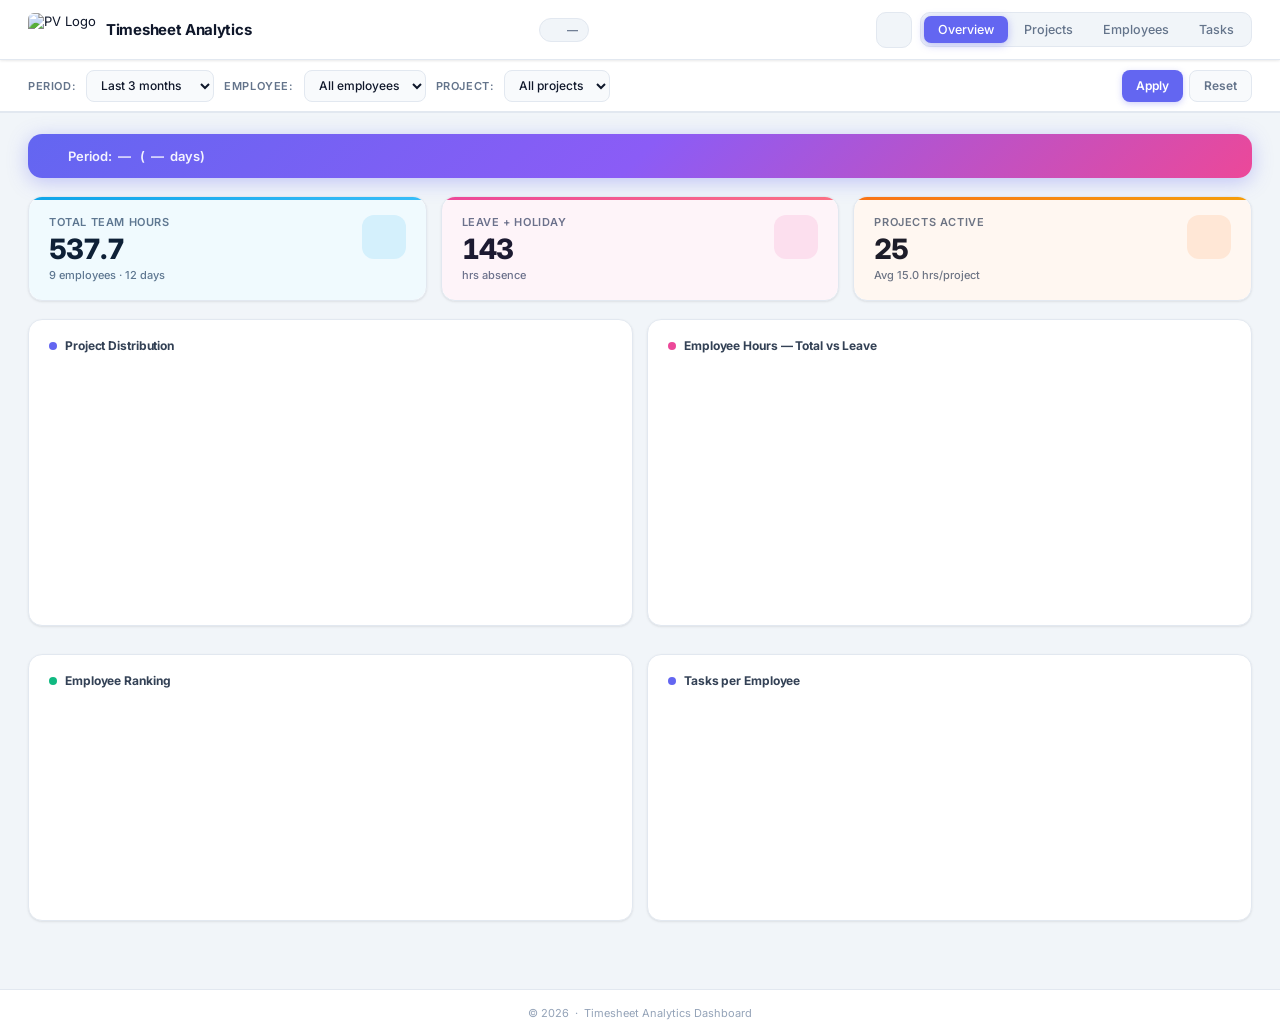
==== site/index.html @ 0b96c2f2 "Fix change the Layout of the tool" ====
<!doctype html>
<html lang="en" data-theme="light">
<head>
  <meta charset="UTF-8" />
  <meta name="viewport" content="width=device-width, initial-scale=1.0" />
  <title>PV Timesheet Dashboard</title>
  <meta name="description" content="Team timesheet analytics dashboard with project, employee, and task insights." />
  <link rel="icon" href="./PV_Logo.png" type="image/png" />
  <script src="https://cdnjs.cloudflare.com/ajax/libs/Chart.js/4.4.1/chart.umd.min.js"></script>
  <script src="https://unpkg.com/lucide@latest/dist/umd/lucide.min.js"></script>
  <style>*, *::before, *::after{box-sizing:border-box;margin:0;padding:0}body{padding:0;font-family:'Inter',sans-serif}table{border-collapse:collapse;width:100%}</style>
  <link rel="preconnect" href="https://fonts.googleapis.com" />
  <link rel="preconnect" href="https://fonts.gstatic.com" crossorigin />
  <link href="https://fonts.googleapis.com/css2?family=Inter:wght@300;400;500;600;700;800&family=JetBrains+Mono:wght@400;500&display=swap" rel="stylesheet" />

  <style>
/* ═══════════════════════════════════════════
   DESIGN TOKENS
═══════════════════════════════════════════ */
:root {
  /* Brand */
  --accent: #6366f1;
  --accent-2: #8b5cf6;
  --accent-3: #ec4899;
  --teal: #0ea5e9;
  --emerald: #10b981;
  --amber: #f59e0b;
  --rose: #f43f5e;
  --orange: #f97316;

  /* Light theme */
  --bg: #f1f5f9;
  --bg2: #e8edf4;
  --sf: #ffffff;
  --sf2: #f8fafc;
  --sf3: #f1f5f9;
  --bd: #e2e8f0;
  --bd2: #cbd5e1;
  --tx: #0f172a;
  --tx2: #334155;
  --muted: #64748b;
  --muted2: #94a3b8;
  --shadow-sm: 0 1px 3px rgba(0,0,0,.06), 0 1px 2px rgba(0,0,0,.04);
  --shadow: 0 4px 6px -1px rgba(0,0,0,.07), 0 2px 4px -1px rgba(0,0,0,.04);
  --shadow-lg: 0 10px 15px -3px rgba(0,0,0,.08), 0 4px 6px -2px rgba(0,0,0,.04);
  --radius: 14px;
  --radius-sm: 8px;
  --radius-xs: 5px;
  --header-h: 60px;
  --filter-h: 52px;
  --transition: .2s cubic-bezier(.4,0,.2,1);
}

[data-theme="dark"] {
  --bg: #0c0f17;
  --bg2: #111622;
  --sf: #161d2e;
  --sf2: #1a2236;
  --sf3: #1e2840;
  --bd: #252f45;
  --bd2: #2d3a53;
  --tx: #e8eef8;
  --tx2: #b0bdd4;
  --muted: #7a8fb8;
  --muted2: #4d5e7c;
  --shadow-sm: 0 1px 3px rgba(0,0,0,.3), 0 1px 2px rgba(0,0,0,.2);
  --shadow: 0 4px 6px -1px rgba(0,0,0,.35), 0 2px 4px -1px rgba(0,0,0,.2);
  --shadow-lg: 0 10px 15px -3px rgba(0,0,0,.4), 0 4px 6px -2px rgba(0,0,0,.25);
}

/* ═══════════════════════════════════════════
   GLOBAL BASE
═══════════════════════════════════════════ */
*, *::before, *::after { box-sizing: border-box; margin: 0; padding: 0; }

html { scroll-behavior: smooth; }

body {
  background: var(--bg);
  color: var(--tx);
  font-family: 'Inter', sans-serif;
  font-size: 13px;
  min-height: 100vh;
  transition: background var(--transition), color var(--transition);
  -webkit-font-smoothing: antialiased;
}

/* ═══════════════════════════════════════════
   HEADER
═══════════════════════════════════════════ */
header {
  height: var(--header-h);
  padding: 0 28px;
  background: var(--sf);
  border-bottom: 1px solid var(--bd);
  display: flex;
  align-items: center;
  justify-content: space-between;
  gap: 12px;
  position: sticky;
  top: 0;
  z-index: 300;
  box-shadow: var(--shadow-sm);
  transition: background var(--transition), border-color var(--transition);
}

.logo {
  display: flex;
  align-items: center;
  gap: 10px;
  flex-shrink: 0;
}

.pv-logo {
  height: 34px;
  width: auto;
  border-radius: 6px;
  object-fit: contain;
}

.logo-text h1 {
  font-size: 15px;
  font-weight: 700;
  color: var(--tx);
  letter-spacing: -.3px;
  line-height: 1.2;
}

.logo-text p {
  font-size: 10.5px;
  color: var(--muted);
  font-weight: 400;
  letter-spacing: .2px;
}

.header-center {
  display: flex;
  align-items: center;
  gap: 8px;
  flex: 1;
  justify-content: center;
  flex-wrap: wrap;
}

.badge {
  display: inline-flex;
  align-items: center;
  gap: 5px;
  font-size: 11px;
  font-weight: 600;
  padding: 4px 10px;
  border-radius: 20px;
  background: var(--sf3);
  border: 1px solid var(--bd);
  color: var(--muted);
  white-space: nowrap;
}

.badge-new {
  background: #dcfce7;
  border-color: #bbf7d0;
  color: #15803d;
}

.badge-left {
  background: #fee2e2;
  border-color: #fecaca;
  color: #b91c1c;
}

[data-theme="dark"] .badge-new { background: #052e16; border-color: #166534; color: #4ade80; }
[data-theme="dark"] .badge-left { background: #1f0c0c; border-color: #7f1d1d; color: #f87171; }

.header-right {
  display: flex;
  align-items: center;
  gap: 8px;
  flex-shrink: 0;
}

/* ═══════════════════════════════════════════
   NAV TABS
═══════════════════════════════════════════ */
.nav-tabs {
  display: flex;
  gap: 2px;
  background: var(--sf3);
  border: 1px solid var(--bd);
  padding: 3px;
  border-radius: 10px;
}

.nt {
  padding: 6px 14px;
  border: none;
  background: transparent;
  color: var(--muted);
  font-family: 'Inter', sans-serif;
  font-size: 12.5px;
  font-weight: 500;
  border-radius: 7px;
  cursor: pointer;
  transition: all var(--transition);
  white-space: nowrap;
}

.nt:hover { background: var(--sf); color: var(--tx); }

.nt.active {
  background: var(--accent);
  color: #fff;
  box-shadow: 0 2px 8px rgba(99,102,241,.4);
}

/* ═══════════════════════════════════════════
   THEME TOGGLE
═══════════════════════════════════════════ */
.theme-toggle {
  width: 36px;
  height: 36px;
  border: 1px solid var(--bd);
  background: var(--sf3);
  color: var(--muted);
  border-radius: 10px;
  cursor: pointer;
  display: flex;
  align-items: center;
  justify-content: center;
  transition: all var(--transition);
  flex-shrink: 0;
}
.theme-toggle svg { width: 16px; height: 16px; stroke-width: 2; }
.theme-toggle:hover { background: var(--sf); color: var(--tx); border-color: var(--bd2); }

/* ═══════════════════════════════════════════
   FILTER BAR
═══════════════════════════════════════════ */
.filter-bar {
  background: var(--sf);
  border-bottom: 1px solid var(--bd);
  padding: 0 28px;
  height: var(--filter-h);
  display: flex;
  align-items: center;
  gap: 10px;
  position: sticky;
  top: var(--header-h);
  z-index: 200;
  overflow-x: auto;
  white-space: nowrap;
  transition: background var(--transition), border-color var(--transition);
  box-shadow: 0 1px 0 var(--bd);
}

.filter-bar::-webkit-scrollbar { height: 3px; }
.filter-bar::-webkit-scrollbar-track { background: transparent; }
.filter-bar::-webkit-scrollbar-thumb { background: var(--bd2); border-radius: 2px; }

.filter-label {
  font-size: 11px;
  font-weight: 600;
  color: var(--muted);
  text-transform: uppercase;
  letter-spacing: .6px;
  flex-shrink: 0;
}

.filter-bar select {
  height: 32px;
  padding: 0 10px;
  background: var(--sf2);
  color: var(--tx);
  border: 1px solid var(--bd);
  border-radius: var(--radius-sm);
  font-family: 'Inter', sans-serif;
  font-size: 12px;
  font-weight: 500;
  cursor: pointer;
  outline: none;
  transition: border-color var(--transition), box-shadow var(--transition);
}

.filter-bar select:focus {
  border-color: var(--accent);
  box-shadow: 0 0 0 3px rgba(99,102,241,.15);
}

.filter-bar input[type="date"] {
  height: 32px;
  padding: 0 8px;
  background: var(--sf2);
  color: var(--tx);
  border: 1px solid var(--bd);
  border-radius: var(--radius-sm);
  font-family: 'Inter', sans-serif;
  font-size: 12px;
  font-weight: 500;
  cursor: pointer;
  outline: none;
  transition: border-color var(--transition), box-shadow var(--transition);
}
.filter-bar input[type="date"]:focus {
  border-color: var(--accent);
  box-shadow: 0 0 0 3px rgba(99,102,241,.15);
}
.filter-bar input[type="date"]::-webkit-calendar-picker-indicator {
  opacity: 0.5;
  cursor: pointer;
}
#global-range-wrap {
  display: none;
  align-items: center;
  gap: 6px;
}

#global-month {
  color: var(--accent);
  border-color: var(--accent);
  font-weight: 600;
  background: rgba(99,102,241,.06);
}

.billable-label {
  display: flex;
  align-items: center;
  gap: 6px;
  font-size: 12px;
  color: var(--muted);
  font-weight: 500;
  cursor: pointer;
  flex-shrink: 0;
}

.billable-label input[type="checkbox"] {
  accent-color: var(--accent);
  width: 14px;
  height: 14px;
}

.filter-actions {
  display: flex;
  gap: 6px;
  margin-left: auto;
  flex-shrink: 0;
}

.btn-apply, .btn-reset {
  height: 32px;
  padding: 0 14px;
  border: none;
  border-radius: var(--radius-sm);
  font-family: 'Inter', sans-serif;
  font-size: 12px;
  font-weight: 600;
  cursor: pointer;
  transition: all var(--transition);
}

.btn-apply {
  background: var(--accent);
  color: #fff;
  box-shadow: 0 2px 6px rgba(99,102,241,.3);
}

.btn-apply:hover { background: #4f52d1; transform: translateY(-1px); box-shadow: 0 4px 10px rgba(99,102,241,.4); }

.btn-reset {
  background: var(--sf2);
  color: var(--muted);
  border: 1px solid var(--bd);
}

.btn-reset:hover { background: var(--sf3); color: var(--tx); }

/* ═══════════════════════════════════════════
   MAIN CONTENT
═══════════════════════════════════════════ */
main {
  padding: 22px 28px 32px;
  max-width: 1600px;
  margin: 0 auto;
}

.view { display: none; animation: viewIn .25s ease both; }
.view.active { display: block; }

@keyframes viewIn {
  from { opacity: 0; transform: translateY(8px); }
  to   { opacity: 1; transform: translateY(0); }
}

/* ═══════════════════════════════════════════
   PERIOD BANNER
═══════════════════════════════════════════ */
.period-banner {
  background: linear-gradient(135deg, #6366f1 0%, #8b5cf6 50%, #ec4899 100%);
  border-radius: var(--radius);
  padding: 14px 20px;
  display: flex;
  align-items: center;
  justify-content: space-between;
  gap: 12px;
  flex-wrap: wrap;
  margin-bottom: 18px;
  box-shadow: 0 4px 20px rgba(99,102,241,.35);
  color: #fff;
}

.pb-left {
  font-size: 13px;
  font-weight: 600;
  color: rgba(255,255,255,.92);
  display: flex;
  align-items: center;
  gap: 6px;
}

.pb-tags {
  display: flex;
  gap: 7px;
  flex-wrap: wrap;
}

.pb-tag {
  display: inline-flex;
  align-items: center;
  gap: 4px;
  font-size: 11px;
  font-weight: 600;
  padding: 3px 10px;
  border-radius: 20px;
  backdrop-filter: blur(8px);
  border: 1px solid transparent;
}

/* Active employees — teal */
.pb-tag-active {
  background: rgba(14,165,233,.25);
  border-color: rgba(14,165,233,.45);
  color: #e0f7ff;
}

/* New joinings — emerald */
.pb-tag-new {
  background: rgba(16,185,129,.25);
  border-color: rgba(16,185,129,.45);
  color: #d1fae5;
}

/* Resigned — rose */
.pb-tag-resigned {
  background: rgba(244,63,94,.22);
  border-color: rgba(244,63,94,.4);
  color: #ffe4e6;
}

/* ═══════════════════════════════════════════
   KPI CARDS
═══════════════════════════════════════════ */
.ks {
  display: grid;
  grid-template-columns: repeat(auto-fit, minmax(200px, 1fr));
  gap: 14px;
  margin-bottom: 18px;
}

@media (max-width: 600px)  { .ks { grid-template-columns: 1fr; } }

.kc {
  background: var(--sf);
  border: 1px solid var(--bd);
  border-radius: var(--radius);
  padding: 18px 20px;
  box-shadow: var(--shadow-sm);
  transition: transform var(--transition), box-shadow var(--transition), background var(--transition);
  position: relative;
  overflow: hidden;
}

.kc::before {
  content: '';
  position: absolute;
  inset: 0;
  border-radius: var(--radius);
  opacity: .06;
  pointer-events: none;
}

.kc:hover { transform: translateY(-2px); box-shadow: var(--shadow-lg); }

.kc.g::before  { background: var(--teal); }
.kc.p::before  { background: var(--accent); }
.kc.pk::before { background: var(--accent-3); }
.kc.o::before  { background: var(--orange); }

.kc-bar {
  position: absolute;
  top: 0;
  left: 0;
  right: 0;
  height: 3px;
  border-radius: var(--radius) var(--radius) 0 0;
}

.kc.g .kc-bar  { background: linear-gradient(90deg, var(--teal), #38bdf8); }
.kc.p .kc-bar  { background: linear-gradient(90deg, var(--accent), var(--accent-2)); }
.kc.pk .kc-bar { background: linear-gradient(90deg, var(--accent-3), #fb7185); }
.kc.o .kc-bar  { background: linear-gradient(90deg, var(--orange), var(--amber)); }

.kc-top {
  display: flex;
  align-items: flex-start;
  justify-content: space-between;
  gap: 10px;
}

.kl {
  font-size: 11px;
  font-weight: 600;
  color: var(--muted);
  text-transform: uppercase;
  letter-spacing: .6px;
  margin-bottom: 6px;
}

.kv {
  font-size: 28px;
  font-weight: 800;
  color: var(--tx);
  line-height: 1;
  letter-spacing: -1px;
  font-variant-numeric: tabular-nums;
}

.ks2 {
  font-size: 11px;
  color: var(--muted);
  margin-top: 5px;
  font-weight: 500;
}

.kc-icon {
  flex-shrink: 0;
  display: flex;
  align-items: center;
  justify-content: center;
  width: 44px;
  height: 44px;
  border-radius: 12px;
}
.kc-icon svg { width: 22px; height: 22px; stroke-width: 1.75; }

/* Icon background tints + stroke colors per card type */
.kc.g  .kc-icon { background: rgba(14,165,233,.12); color: var(--teal); }
.kc.p  .kc-icon { background: rgba(99,102,241,.12); color: var(--accent); }
.kc.pk .kc-icon { background: rgba(236,72,153,.12); color: var(--accent-3); }
.kc.o  .kc-icon { background: rgba(249,115,22,.12); color: var(--orange); }

[data-theme="dark"] .kc.g  .kc-icon { background: rgba(14,165,233,.18); }
[data-theme="dark"] .kc.p  .kc-icon { background: rgba(99,102,241,.18); }
[data-theme="dark"] .kc.pk .kc-icon { background: rgba(236,72,153,.18); }
[data-theme="dark"] .kc.o  .kc-icon { background: rgba(249,115,22,.18); }

/* ═══════════════════════════════════════════
   PANEL / CARD
═══════════════════════════════════════════ */
.pn {
  background: var(--sf);
  border: 1px solid var(--bd);
  border-radius: var(--radius);
  padding: 18px 20px;
  box-shadow: var(--shadow-sm);
  transition: background var(--transition), border-color var(--transition);
  margin-bottom: 14px;
}

.pt {
  font-size: 12px;
  font-weight: 700;
  color: var(--tx2);
  letter-spacing: -.1px;
  margin-bottom: 14px;
  display: flex;
  align-items: center;
  gap: 8px;
}

.ptd {
  width: 8px;
  height: 8px;
  border-radius: 50%;
  flex-shrink: 0;
  display: inline-block;
}

/* ═══════════════════════════════════════════
   CHART WRAPPERS
═══════════════════════════════════════════ */
.cw    { height: 240px; position: relative; }
.cw-sm { height: 200px; position: relative; }

/* ═══════════════════════════════════════════
   EXPANDABLE TABLE ROWS
═══════════════════════════════════════════ */
.row-toggle {
  display: inline-block;
  transition: transform .2s ease;
  font-size: 10px;
  margin-right: 4px;
  color: var(--muted);
  vertical-align: middle;
  user-select: none;
}
.proj-row td:nth-child(2) { cursor: pointer; }
.proj-row td:nth-child(2):hover .pname { color: var(--accent); text-decoration: underline; }
.task-child-row { background: var(--bg2) !important; }
.task-child-row td:nth-child(2) { cursor: pointer; }
.task-child-row td:nth-child(2):hover { color: var(--accent); }
.desc-child-row { background: var(--sf2) !important; }
.proj-grp-hdr { background: var(--bg2) !important; cursor: pointer; }
.proj-grp-hdr:hover td { opacity: .85; }
.tasks-entry-row td:first-child { padding-left: 22px; }

/* ═══════════════════════════════════════════
   GRID LAYOUTS
═══════════════════════════════════════════ */
.g64 {
  display: grid;
  grid-template-columns: 1.6fr 1fr;
  gap: 14px;
  margin-bottom: 14px;
}

.g2 {
  display: grid;
  grid-template-columns: 1fr 1fr;
  gap: 14px;
  margin-bottom: 14px;
}

.g3 {
  display: grid;
  grid-template-columns: repeat(3, 1fr);
  gap: 14px;
  margin-bottom: 14px;
}

@media (max-width: 960px) {
  .g64, .g2 { grid-template-columns: 1fr; }
  .g3 { grid-template-columns: 1fr 1fr; }
}

@media (max-width: 600px) {
  .g3 { grid-template-columns: 1fr; }
}

/* ═══════════════════════════════════════════
   TABLES
═══════════════════════════════════════════ */
.tb {
  width: 100%;
  border-collapse: collapse;
  font-size: 12px;
}

.tb thead tr {
  background: var(--sf3);
  border-bottom: 2px solid var(--bd);
}

.tb th {
  padding: 9px 12px;
  text-align: left;
  font-size: 10.5px;
  font-weight: 700;
  color: var(--muted);
  text-transform: uppercase;
  letter-spacing: .5px;
  white-space: nowrap;
  border: none;
}

.tb td {
  padding: 9px 12px;
  border-top: 1px solid var(--bd);
  color: var(--tx2);
  vertical-align: middle;
}

.tb tbody tr {
  transition: background var(--transition);
}

.tb tbody tr:hover td {
  background: var(--sf3);
}

.tb tr:last-child td { border-bottom: none; }

/* Sticky thead inside scrollable containers */
.stb .tb thead th {
  position: sticky;
  top: 0;
  z-index: 2;
  background: var(--sf3);
}

.nr {
  text-align: right;
  font-variant-numeric: tabular-nums;
  font-family: 'JetBrains Mono', monospace;
  font-size: 11.5px;
}

/* Truncate long text in name/description cells */
.tb .cell-name, .tb .cell-desc {
  overflow: hidden;
  text-overflow: ellipsis;
  white-space: nowrap;
  max-width: 0;
}

/* ═══════════════════════════════════════════
   PILLS / BADGES
═══════════════════════════════════════════ */
.pl {
  display: inline-flex;
  align-items: center;
  padding: 2px 8px;
  border-radius: 20px;
  font-size: 10px;
  font-weight: 600;
  white-space: nowrap;
}

.plg  { background: #dcfce7; color: #15803d; }
.plp  { background: #ede9fe; color: #6d28d9; }
.plo  { background: #ffedd5; color: #c2410c; }
.plpk { background: #fce7f3; color: #be185d; }
.ply  { background: #fef9c3; color: #a16207; }
.plr  { background: #fee2e2; color: #b91c1c; }
.plb  { background: #dbeafe; color: #1d4ed8; }
.plgr { background: #d1fae5; color: #065f46; }

[data-theme="dark"] .plg  { background: #052e16; color: #4ade80; }
[data-theme="dark"] .plp  { background: #2e1065; color: #c4b5fd; }
[data-theme="dark"] .plo  { background: #431407; color: #fb923c; }
[data-theme="dark"] .plpk { background: #500724; color: #f9a8d4; }
[data-theme="dark"] .ply  { background: #422006; color: #fde047; }
[data-theme="dark"] .plr  { background: #1f0c0c; color: #f87171; }
[data-theme="dark"] .plb  { background: #0c1445; color: #93c5fd; }
[data-theme="dark"] .plgr { background: #022c22; color: #6ee7b7; }

/* ═══════════════════════════════════════════
   MINI PROGRESS BAR
═══════════════════════════════════════════ */
.bw {
  width: 80px;
  height: 6px;
  background: var(--sf3);
  border-radius: 3px;
  display: inline-block;
  vertical-align: middle;
  overflow: hidden;
}

.bf {
  height: 100%;
  border-radius: 3px;
  transition: width .4s ease;
}

/* ═══════════════════════════════════════════
   DRILLDOWN PANELS
═══════════════════════════════════════════ */
.dd {
  background: var(--sf2);
  border: 1px solid var(--accent);
  border-radius: var(--radius);
  padding: 20px;
  margin-bottom: 14px;
  display: none;
  animation: ddSlide .22s ease both;
  box-shadow: 0 0 0 3px rgba(99,102,241,.08), var(--shadow);
}

.dd.open { display: block; }

@keyframes ddSlide {
  from { opacity: 0; transform: translateY(-8px) scale(.99); }
  to   { opacity: 1; transform: translateY(0) scale(1); }
}

.ddh {
  display: flex;
  align-items: center;
  justify-content: space-between;
  margin-bottom: 14px;
}

.ddt {
  font-size: 16px;
  font-weight: 800;
  color: var(--tx);
  letter-spacing: -.3px;
}

.xb {
  width: 28px;
  height: 28px;
  border: 1px solid var(--bd);
  background: var(--sf);
  color: var(--muted);
  border-radius: var(--radius-sm);
  cursor: pointer;
  font-size: 12px;
  display: inline-flex;
  align-items: center;
  justify-content: center;
  transition: all var(--transition);
}

.xb:hover { border-color: var(--rose); color: var(--rose); background: #fff1f2; }

/* Drill metrics row */
.dm {
  display: flex;
  gap: 20px;
  margin-bottom: 16px;
  background: var(--sf);
  border: 1px solid var(--bd);
  padding: 12px 16px;
  border-radius: var(--radius-sm);
  flex-wrap: wrap;
  box-shadow: var(--shadow-sm);
}

.mi { display: flex; flex-direction: column; gap: 2px; }

.mi label {
  font-size: 9.5px;
  font-weight: 700;
  color: var(--muted2);
  text-transform: uppercase;
  letter-spacing: .65px;
}

.mi span {
  font-size: 16px;
  font-weight: 800;
  color: var(--tx);
  letter-spacing: -.3px;
}

/* ═══════════════════════════════════════════
   SECTION LABEL
═══════════════════════════════════════════ */
.sec-label {
  font-size: 10.5px;
  font-weight: 700;
  color: var(--muted);
  text-transform: uppercase;
  letter-spacing: .65px;
  margin-bottom: 10px;
  padding-bottom: 7px;
  border-bottom: 1px solid var(--bd);
}

/* ═══════════════════════════════════════════
   SEARCH INPUT
═══════════════════════════════════════════ */
.sr {
  width: 100%;
  background: var(--sf2);
  color: var(--tx);
  border: 1px solid var(--bd);
  border-radius: var(--radius-sm);
  padding: 8px 12px;
  font-family: 'Inter', sans-serif;
  font-size: 12.5px;
  outline: none;
  margin-bottom: 12px;
  transition: border-color var(--transition), box-shadow var(--transition);
}

.sr:focus {
  border-color: var(--accent);
  background: var(--sf);
  box-shadow: 0 0 0 3px rgba(99,102,241,.12);
}

/* ═══════════════════════════════════════════
   SCROLLABLE TABLE BOX
═══════════════════════════════════════════ */
.stb { overflow-y: auto; border-radius: var(--radius-sm); }
.stb::-webkit-scrollbar { width: 4px; }
.stb::-webkit-scrollbar-track { background: var(--sf3); }
.stb::-webkit-scrollbar-thumb { background: var(--bd2); border-radius: 2px; }

/* ═══════════════════════════════════════════
   SELECT OVERRIDE (panel-internal)
═══════════════════════════════════════════ */
.pn select {
  width: 100%;
  background: var(--sf2);
  color: var(--tx);
  border: 1px solid var(--bd);
  border-radius: var(--radius-sm);
  padding: 8px 12px;
  font-family: 'Inter', sans-serif;
  font-size: 12px;
  cursor: pointer;
  outline: none;
  transition: border-color var(--transition);
}

.pn select:focus { border-color: var(--accent); }

/* ═══════════════════════════════════════════
   AVATAR
═══════════════════════════════════════════ */
.av {
  width: 24px;
  height: 24px;
  border-radius: 50%;
  display: inline-flex;
  align-items: center;
  justify-content: center;
  font-size: 8px;
  font-weight: 700;
  color: #fff;
  flex-shrink: 0;
  vertical-align: middle;
  margin-right: 3px;
}

/* ═══════════════════════════════════════════
   EMPLOYEE CHANGES GRID
═══════════════════════════════════════════ */
.emp-changes {
  display: grid;
  grid-template-columns: 1fr 1fr;
  gap: 12px;
  margin-bottom: 14px;
}

@media (max-width: 640px) { .emp-changes { grid-template-columns: 1fr; } }

.change-card {
  display: flex;
  align-items: center;
  gap: 12px;
  padding: 14px 16px;
  border-radius: var(--radius-sm);
  border: 1px solid;
}

.change-card.joined  { background: #f0fdf4; border-color: #bbf7d0; }
.change-card.left    { background: #fef2f2; border-color: #fecaca; }

[data-theme="dark"] .change-card.joined { background: #052e16; border-color: #166534; }
[data-theme="dark"] .change-card.left   { background: #1f0c0c; border-color: #7f1d1d; }

.change-icon {
  width: 34px;
  height: 34px;
  border-radius: var(--radius-sm);
  display: flex;
  align-items: center;
  justify-content: center;
  flex-shrink: 0;
}
.change-icon svg { width: 18px; height: 18px; stroke-width: 2; }
.change-card.joined .change-icon { color: #15803d; }
.change-card.left   .change-icon { color: #b91c1c; }
[data-theme="dark"] .change-card.joined .change-icon { color: #4ade80; }
[data-theme="dark"] .change-card.left   .change-icon { color: #f87171; }

.change-card.joined .change-icon  { background: #dcfce7; }
.change-card.left .change-icon    { background: #fee2e2; }
[data-theme="dark"] .change-card.joined .change-icon { background: #14532d; }
[data-theme="dark"] .change-card.left .change-icon   { background: #450a0a; }

.change-label {
  font-size: 9.5px;
  font-weight: 700;
  text-transform: uppercase;
  letter-spacing: .7px;
  margin-bottom: 2px;
}

.change-card.joined .change-label  { color: #15803d; }
.change-card.left .change-label    { color: #b91c1c; }
[data-theme="dark"] .change-card.joined .change-label { color: #4ade80; }
[data-theme="dark"] .change-card.left .change-label   { color: #f87171; }

.change-name {
  font-size: 13px;
  font-weight: 700;
  color: var(--tx);
}

/* ═══════════════════════════════════════════
   NEW EMPLOYEE ROW HIGHLIGHT
═══════════════════════════════════════════ */
.new-emp td:first-child { border-left: 3px solid var(--emerald); }

/* ═══════════════════════════════════════════
   FOOTER
═══════════════════════════════════════════ */
footer {
  text-align: center;
  padding: 16px;
  color: var(--muted2);
  font-size: 11px;
  border-top: 1px solid var(--bd);
  margin-top: 8px;
  background: var(--sf);
  transition: background var(--transition);
}

footer strong { color: var(--muted); font-weight: 600; }

/* ═══════════════════════════════════════════
   CURSOR-CLICKABLE ROWS
═══════════════════════════════════════════ */
.cl { cursor: pointer; }
.cl:hover .pname { color: var(--accent) !important; font-weight: 600; }

/* ═══════════════════════════════════════════
   LOADING SPINNER
═══════════════════════════════════════════ */
.loading-overlay {
  position: fixed;
  inset: 0;
  background: rgba(0,0,0,.35);
  backdrop-filter: blur(4px);
  z-index: 9999;
  display: flex;
  align-items: center;
  justify-content: center;
  flex-direction: column;
  gap: 14px;
  display: none;
}

.loading-overlay.show { display: flex; }

.spinner {
  width: 44px;
  height: 44px;
  border: 3px solid rgba(99,102,241,.2);
  border-top-color: var(--accent);
  border-radius: 50%;
  animation: spin .7s linear infinite;
}

@keyframes spin { to { transform: rotate(360deg); } }

.loading-text {
  color: #fff;
  font-weight: 600;
  font-size: 13px;
}
</style>
</head>

<body>

<!-- Loading overlay -->
<div class="loading-overlay" id="loading-overlay">
  <div class="spinner"></div>
  <div class="loading-text">Loading data…</div>
</div>

<!-- ══════════════════════════ HEADER ══════════════════════════ -->
<header>
  <div class="logo">
    <img src="./PV_Logo.png" alt="PV Logo" class="pv-logo" />
    <div class="logo-text">
      <h1>Timesheet Analytics</h1>
    </div>
  </div>

  <div class="header-center">
    <span class="badge" id="header-period"><i data-lucide="calendar-days" style="width:12px;height:12px;stroke-width:2;"></i> —</span>
    <span class="badge badge-new" id="header-new" style="display:none"></span>
    <span class="badge badge-left" id="header-resigned" style="display:none"></span>
  </div>

  <div class="header-right">
    <!-- Theme switcher -->
    <button class="theme-toggle" id="theme-toggle" title="Toggle theme" onclick="toggleTheme()" aria-label="Toggle light/dark theme">
      <i data-lucide="sun"></i>
    </button>

    <!-- Nav tabs -->
    <nav class="nav-tabs" role="tablist">
      <button class="nt active" onclick="sv('overview', this)" role="tab" aria-selected="true">Overview</button>
      <button class="nt" onclick="sv('projects', this)" role="tab">Projects</button>
      <button class="nt" onclick="sv('employees', this)" role="tab">Employees</button>
      <button class="nt" onclick="sv('tasks', this)" role="tab">Tasks</button>
    </nav>
  </div>
</header>

<!-- ══════════════════════════ FILTER BAR ══════════════════════════ -->
<div class="filter-bar" role="search" aria-label="Dashboard filters">
  <span class="filter-label">Period:</span>
  <select id="global-period">
    <option value="ALL">All time</option>
    <option value="3M">Last 3 months</option>
    <option value="6M">Last 6 months</option>
    <option value="MONTH">Specific month</option>
    <option value="RANGE">Date range</option>
  </select>
  <select id="global-month" style="display:none;" aria-label="Select month"></select>
  <div id="global-range-wrap" style="display:none;" aria-label="Date range inputs">
    <span class="filter-label">From:</span>
    <input type="date" id="global-from" aria-label="From date" />
    <span class="filter-label">To:</span>
    <input type="date" id="global-to" aria-label="To date" />
    <span id="range-err" style="display:none;color:#f43f5e;font-size:11px;font-weight:600;">Select both dates</span>
  </div>

  <span class="filter-label">Employee:</span>
  <select id="global-employee">
    <option value="ALL">All employees</option>
  </select>

  <span class="filter-label">Project:</span>
  <select id="global-project">
    <option value="ALL">All projects</option>
  </select>

  <!-- BILLABLE FILTER — hidden, uncomment to restore
  <label class="billable-label">
    <input id="global-billable" type="checkbox" /> Billable only
  </label>
  -->

  <div class="filter-actions">
    <button id="global-apply" class="btn-apply">Apply</button>
    <button id="global-reset" class="btn-reset">Reset</button>
  </div>
</div>

<!-- ══════════════════════════ MAIN ══════════════════════════ -->
<main>

  <!-- ════════ OVERVIEW ════════ -->
  <div class="view active" id="view-overview">

    <!-- Period banner -->
    <div class="period-banner">
      <div class="pb-left" style="display:flex;align-items:center;gap:6px;"><i data-lucide="calendar-days" style="width:14px;height:14px;stroke-width:2;flex-shrink:0;"></i>Period: <span id="pb-period">—</span> &nbsp;(<span id="pb-days">—</span> days)</div>
      <div class="pb-tags" id="pb-tags"></div>
    </div>

    <!-- KPIs -->
    <div class="ks">
      <div class="kc g">
        <div class="kc-bar"></div>
        <div class="kc-top">
          <div>
            <div class="kl">Total Team Hours</div>
            <div id="kpi-total-hours" class="kv">537.7</div>
            <div class="ks2" id="kpi-team-desc">9 employees · 12 days</div>
          </div>
          <div class="kc-icon"><i data-lucide="clock"></i></div>
        </div>
      </div>
      <!-- BILLABLE HOURS KPI CARD — hidden, uncomment to restore
      <div class="kc p">
        <div class="kc-bar"></div>
        <div class="kc-top">
          <div>
            <div class="kl">Billable Hours</div>
            <div id="kpi-billable-hours" class="kv">374.4</div>
            <div class="ks2" id="kpi-bill-desc">69.6% team billability</div>
          </div>
          <div class="kc-icon"><i data-lucide="briefcase"></i></div>
        </div>
      </div>
      -->
      <div class="kc pk">
        <div class="kc-bar"></div>
        <div class="kc-top">
          <div>
            <div class="kl">Leave + Holiday</div>
            <div id="kpi-leave-hours" class="kv">143</div>
            <div class="ks2">hrs absence</div>
          </div>
          <div class="kc-icon"><i data-lucide="umbrella"></i></div>
        </div>
      </div>
      <div class="kc o">
        <div class="kc-bar"></div>
        <div class="kc-top">
          <div>
            <div class="kl">Projects Active</div>
            <div id="kpi-projects-active" class="kv">25</div>
            <div class="ks2" id="kpi-project-avg">Avg 15.0 hrs/project</div>
          </div>
          <div class="kc-icon"><i data-lucide="folder-open"></i></div>
        </div>
      </div>
    </div>

    <!-- Charts row 1 — Project Distribution + Employee Hours -->
    <div class="g2">
      <!-- PROJECTS BY BILLABLE HRS CHART — hidden, uncomment to restore
      <div class="pn">
        <div class="pt"><span class="ptd" style="background:var(--teal)"></span>Projects by Billable Hours</div>
        <div class="cw"><canvas id="ov-pb"></canvas></div>
      </div>
      -->
      <div class="pn">
        <div class="pt"><span class="ptd" style="background:var(--accent)"></span>Project Distribution</div>
        <div class="cw"><canvas id="ov-pd"></canvas></div>
      </div>
      <div class="pn">
        <div class="pt"><span class="ptd" style="background:var(--accent-3)"></span>Employee Hours — Total vs Leave</div>
        <div class="cw"><canvas id="ov-eg"></canvas></div>
      </div>
      <!-- INDIVIDUAL BILLABILITY CHART — hidden, uncomment to restore
      <div class="pn">
        <div class="pt"><span class="ptd" style="background:var(--orange)"></span>Individual Billability Rate</div>
        <div class="cw"><canvas id="ov-bl"></canvas></div>
      </div>
      -->
    </div>

    <!-- Charts row 2 — Employee Ranking + Tasks per Employee -->
    <div class="g2">
      <!-- TEAM HOURS SPLIT CHART — hidden, uncomment to restore
      <div class="pn">
        <div class="pt"><span class="ptd" style="background:var(--amber)"></span>Team Hours Split</div>
        <div class="cw-sm"><canvas id="ov-sd"></canvas></div>
      </div>
      -->
      <div class="pn">
        <div class="pt"><span class="ptd" style="background:var(--emerald)"></span>Employee Ranking</div>
        <div class="cw-sm"><canvas id="ov-er"></canvas></div>
      </div>
      <div class="pn">
        <div class="pt"><span class="ptd" style="background:var(--accent)"></span>Tasks per Employee</div>
        <div class="cw-sm"><canvas id="ov-te"></canvas></div>
      </div>
    </div>

  </div><!-- /view-overview -->

  <!-- ════════ PROJECTS ════════ -->
  <div class="view" id="view-projects">
    <div class="ks">
      <div class="kc g">
        <div class="kc-bar"></div>
        <div class="kc-top">
          <div>
            <div class="kl">Active Projects</div>
            <div class="kv" id="proj-kpi-count">25</div>
            <div class="ks2" id="proj-kpi-period">—</div>
          </div>
          <div class="kc-icon"><i data-lucide="layout-list"></i></div>
        </div>
      </div>
      <!-- PROJECTS BILLABLE HRS KPI — hidden, uncomment to restore
      <div class="kc p">
        <div class="kc-bar"></div>
        <div class="kc-top">
          <div>
            <div class="kl">Billable Hrs</div>
            <div class="kv" id="proj-kpi-bill">374.4</div>
            <div class="ks2">across all projects</div>
          </div>
          <div class="kc-icon"><i data-lucide="hourglass"></i></div>
        </div>
      </div>
      -->
      <div class="kc pk">
        <div class="kc-bar"></div>
        <div class="kc-top">
          <div>
            <div class="kl">Top Project</div>
            <div class="kv" style="font-size:15px; padding-top:4px" id="proj-kpi-top">Pay-Ally</div>
            <div class="ks2" id="proj-kpi-top-sub">75.2 hrs · 20.1%</div>
          </div>
          <div class="kc-icon"><i data-lucide="trophy"></i></div>
        </div>
      </div>
      <div class="kc o">
        <div class="kc-bar"></div>
        <div class="kc-top">
          <div>
            <div class="kl">Avg Hrs/Project</div>
            <div class="kv" id="proj-kpi-avg">15.0</div>
            <div class="ks2">hrs per project</div>
          </div>
          <div class="kc-icon"><i data-lucide="bar-chart-3"></i></div>
        </div>
      </div>
    </div>

    <!-- Project drilldown -->
    <div class="dd" id="dd-proj">
      <div class="ddh">
        <div class="ddt" id="ddp-name">—</div>
        <button class="xb" onclick="cdd('dd-proj')" aria-label="Close">✕</button>
      </div>
      <div class="dm">
        <div class="mi"><label>Total Hrs</label><span id="ddp-hrs" style="color:var(--teal)">—</span></div>
        <div class="mi"><label>Tasks</label><span id="ddp-tk">—</span></div>
        <!-- PROJECT % BILLABLE STAT — hidden, uncomment to restore
        <div class="mi"><label>% Billable</label><span id="ddp-pct" style="color:var(--accent)">—</span></div>
        -->
        <div class="mi"><label>Avg Hrs/Task</label><span id="ddp-avg">—</span></div>
        <div class="mi"><label>Employees</label><span id="ddp-emp" style="color:var(--orange)">—</span></div>
      </div>
      <div class="g2">
        <div>
          <div class="sec-label">Task Breakdown</div>
          <div class="stb" style="max-height:260px;">
            <table class="tb" id="ddp-tt" style="table-layout:fixed;">
              <colgroup>
                <col style="width:22%">
                <col>
                <col style="width:60px">
                <col style="width:110px">
              </colgroup>
              <thead><tr>
                <th class="cell-name">Task</th><th class="cell-desc">Description</th><th class="nr">Hrs</th><th>Who</th>
              </tr></thead>
              <tbody></tbody>
            </table>
          </div>
        </div>
        <div>
          <div class="sec-label">Hours by Employee</div>
          <div class="cw-sm"><canvas id="ddp-ec"></canvas></div>
        </div>
      </div>
    </div>

    <div class="pn">
      <div class="pt"><span class="ptd" style="background:var(--teal)"></span>All Projects — Click project to expand tasks · Click task to expand details</div>
      <input class="sr" type="text" placeholder="🔍  Search projects…" oninput="fp(this.value)" aria-label="Search projects" />
      <div class="stb" style="max-height:490px;">
        <table class="tb" style="table-layout:fixed;">
          <colgroup>
            <col style="width:36px">
            <col>
            <col style="width:90px">
            <col style="width:64px">
            <col style="width:90px">
            <col style="width:90px">
            <col style="width:100px">
            <!-- BILLABLE COL — hidden, uncomment to restore: <col style="width:92px"> -->
          </colgroup>
          <thead><tr>
            <th>#</th><th class="cell-name">Project</th>
            <th class="nr">Total Hrs</th><th class="nr">Tasks</th>
            <th class="nr">Employees</th>
            <th class="nr">Avg Hrs/Task</th><th>Share</th>
          </tr></thead>
          <tbody id="ptb"></tbody>
        </table>
      </div>
    </div>
  </div><!-- /view-projects -->

  <!-- ════════ EMPLOYEES ════════ -->
  <div class="view" id="view-employees">
    <div class="ks">
      <div class="kc g">
        <div class="kc-bar"></div>
        <div class="kc-top">
          <div>
            <div class="kl">Active Members</div>
            <div class="kv" id="emp-kpi-count">9</div>
            <div class="ks2" id="emp-kpi-period">—</div>
          </div>
          <div class="kc-icon"><i data-lucide="users"></i></div>
        </div>
      </div>
      <!-- EMPLOYEES TEAM BILLABILITY KPI — hidden, uncomment to restore
      <div class="kc p">
        <div class="kc-bar"></div>
        <div class="kc-top">
          <div>
            <div class="kl">Team Billability</div>
            <div class="kv">69.6%</div>
            <div class="ks2">374.4 of 537.7 hrs</div>
          </div>
          <div class="kc-icon"><i data-lucide="trending-up"></i></div>
        </div>
      </div>
      -->
      <div class="kc pk">
        <div class="kc-bar"></div>
        <div class="kc-top">
          <div>
            <div class="kl">Top Hours</div>
            <div class="kv" style="font-size:15px; padding-top:4px">Vishal A.</div>
            <div class="ks2">65.0 hrs logged</div>
          </div>
          <div class="kc-icon"><i data-lucide="star"></i></div>
        </div>
      </div>
      <div class="kc o">
        <div class="kc-bar"></div>
        <div class="kc-top">
          <div>
            <div class="kl">Avg Hrs/Person</div>
            <div class="kv">59.7</div>
            <div class="ks2">hrs · 12-day period</div>
          </div>
          <div class="kc-icon"><i data-lucide="scale"></i></div>
        </div>
      </div>
    </div>

    <!-- NEW JOININGS / RESIGNED CARDS — hidden, uncomment to restore
    <div class="emp-changes" id="emp-changes-grid"></div>
    -->

    <!-- Employee drilldown -->
    <div class="dd" id="dd-emp">
      <div class="ddh">
        <div class="ddt" id="dde-name">—</div>
        <button class="xb" onclick="cdd('dd-emp')" aria-label="Close">✕</button>
      </div>
      <div class="dm">
        <div class="mi"><label>Total Hrs</label><span id="dde-tot" style="color:var(--teal)">—</span></div>
        <!-- EMPLOYEE BILLABLE STAT — hidden, uncomment to restore
        <div class="mi"><label>Billable</label><span id="dde-bl" style="color:var(--accent)">—</span></div>
        -->
        <div class="mi"><label>Leave/Holiday</label><span id="dde-lv" style="color:var(--accent-3)">—</span></div>
        <!-- EMPLOYEE BILLABILITY STAT — hidden, uncomment to restore
        <div class="mi"><label>Billability</label><span id="dde-pct" style="color:var(--orange)">—</span></div>
        -->
        <div class="mi"><label>Projects</label><span id="dde-pr">—</span></div>
        <div class="mi"><label>Tasks</label><span id="dde-tk">—</span></div>
      </div>
      <div class="g2">
        <div>
          <div class="sec-label">Projects &amp; Tasks</div>
          <div class="stb" style="max-height:260px;">
            <table class="tb" id="dde-pt" style="table-layout:fixed;">
              <colgroup>
                <col style="width:40%">
                <col>
                <col style="width:60px">
              </colgroup>
              <thead><tr>
                <th class="cell-name">Task</th><th class="cell-desc">Description</th><th class="nr">Hrs</th>
              </tr></thead>
              <tbody></tbody>
            </table>
          </div>
        </div>
        <div>
          <div class="sec-label">Time Allocation</div>
          <div class="cw-sm"><canvas id="dde-pie"></canvas></div>
        </div>
      </div>
    </div>

    <div class="pn">
      <div class="pt">
        <span class="ptd" style="background:var(--accent)"></span>
        Employee Summary — Click to drill down
        <!-- NEW JOINING LEGEND — hidden, uncomment to restore
        &nbsp;<span style="font-size:10px; color:var(--emerald); font-weight:500;">★ = New Joining</span>
        -->
      </div>
      <table class="tb" style="table-layout:fixed;">
        <colgroup>
          <col>
          <col style="width:84px">
          <col style="width:76px">
          <col style="width:104px">
          <col style="width:84px">
          <col style="width:68px">
          <col style="width:60px">
          <!-- BILLABLE COLS — hidden, uncomment to restore:
          <col style="width:68px">
          <col style="width:92px">
          -->
        </colgroup>
        <thead><tr>
          <th class="cell-name">Employee</th>
          <th class="nr">Total Hrs</th>
          <th class="nr">Leave/Holiday</th>
          <th class="nr">Projects</th><th class="nr">Tasks</th>
          <th class="nr">Team %</th><th>Bar</th>
        </tr></thead>
        <tbody id="etb"></tbody>
      </table>
    </div>
  </div><!-- /view-employees -->

  <!-- ════════ TASKS ════════ -->
  <div class="view" id="view-tasks">
    <div class="ks">
      <div class="kc g">
        <div class="kc-bar"></div>
        <div class="kc-top">
          <div>
            <div class="kl">Total Tasks</div>
            <div class="kv" id="tasks-kpi-count">104</div>
            <div class="ks2">total entries</div>
          </div>
          <div class="kc-icon"><i data-lucide="check-circle-2"></i></div>
        </div>
      </div>
      <div class="kc p">
        <div class="kc-bar"></div>
        <div class="kc-top">
          <div>
            <div class="kl">Avg Task Hrs</div>
            <div class="kv">3.6</div>
            <div class="ks2">hrs per task</div>
          </div>
          <div class="kc-icon"><i data-lucide="timer"></i></div>
        </div>
      </div>
      <div class="kc pk">
        <div class="kc-bar"></div>
        <div class="kc-top">
          <div>
            <div class="kl">Top Project</div>
            <div class="kv" style="font-size:15px; padding-top:4px">Pay-Ally</div>
            <div class="ks2">75.2 hrs total</div>
          </div>
          <div class="kc-icon"><i data-lucide="arrow-up-circle"></i></div>
        </div>
      </div>
      <div class="kc o">
        <div class="kc-bar"></div>
        <div class="kc-top">
          <div>
            <div class="kl">Most Tasks</div>
            <div class="kv" style="font-size:15px; padding-top:4px">Pay-Ally</div>
            <div class="ks2">21 entries</div>
          </div>
          <div class="kc-icon"><i data-lucide="bookmark"></i></div>
        </div>
      </div>
    </div>

    <div class="g3" style="margin-bottom:12px;">
      <div class="pn">
        <div class="pt"><span class="ptd" style="background:var(--teal)"></span>Filter by Project</div>
        <select id="tps" onchange="ft()"><option value="ALL">All Projects</option></select>
      </div>
      <div class="pn">
        <div class="pt"><span class="ptd" style="background:var(--accent)"></span>Filter by Employee</div>
        <select id="tes" onchange="ft()"><option value="ALL">All Employees</option></select>
      </div>
      <div class="pn">
        <div class="pt"><span class="ptd" style="background:var(--orange)"></span>Search</div>
        <input class="sr" style="margin-bottom:0;" id="tsr" type="text"
          placeholder="🔍  Search task or description…" oninput="ft()" />
      </div>
    </div>

    <div class="pn">
      <div class="pt" id="tlbl"><span class="ptd" style="background:var(--orange)"></span>All Tasks</div>
      <div class="stb" style="max-height:510px;">
        <table class="tb" style="table-layout:fixed;">
          <colgroup>
            <col style="width:22%">
            <col>
            <col style="width:64px">
            <col style="width:110px">
          </colgroup>
          <thead><tr>
            <th class="cell-name">Task</th><th class="cell-desc">Description</th>
            <th class="nr">Hrs</th><th>Employee</th>
          </tr></thead>
          <tbody id="ttb"></tbody>
        </table>
      </div>
    </div>
  </div><!-- /view-tasks -->

</main>

<footer>
  © <span id="footer-year"></span> &nbsp;·&nbsp; Timesheet Analytics Dashboard
</footer>

<!-- ══════════════════════════ THEME SCRIPT ══════════════════════════ -->
<script>
  const _mq = window.matchMedia('(prefers-color-scheme: dark)');

  // Resolve the effective theme ('light' | 'dark')
  function _resolveTheme() {
    const saved = localStorage.getItem('pv-theme');
    if (saved === 'light' || saved === 'dark') return saved;
    return _mq.matches ? 'dark' : 'light'; // default: follow system
  }

  function _applyTheme(effective) {
    document.documentElement.setAttribute('data-theme', effective);
    const btn = document.getElementById('theme-toggle');
    if (!btn) return;
    // Swap icon: show moon when light (click → go dark), sun when dark (click → go light)
    btn.innerHTML = effective === 'dark'
      ? '<i data-lucide="moon"></i>'
      : '<i data-lucide="sun"></i>';
    if (typeof lucide !== 'undefined') lucide.createIcons({ el: btn });
    // Re-render charts for new palette
    if (typeof itf === 'function') { try { itf(); } catch(e) {} }
  }

  function toggleTheme() {
    const current = document.documentElement.getAttribute('data-theme') || 'light';
    const next = current === 'dark' ? 'light' : 'dark';
    localStorage.setItem('pv-theme', next);
    _applyTheme(next);
  }

  // Apply on first paint (before DOMContentLoaded to avoid flash)
  (function() {
    document.documentElement.setAttribute('data-theme', _resolveTheme());
  })();

  // Sync icon once DOM is ready
  window.addEventListener('DOMContentLoaded', () => {
    _applyTheme(_resolveTheme());
  });

  // Follow system preference changes only if user hasn't pinned a choice
  _mq.addEventListener('change', () => {
    if (!localStorage.getItem('pv-theme')) _applyTheme(_resolveTheme());
  });

  // Render static Lucide icons (KPI cards, period banner)
  if (typeof lucide !== 'undefined') lucide.createIcons();
</script>

<!-- ══════════════════════════ DASHBOARD DATA & CHART LOGIC ══════════════════════════ -->
<script>
  const API = "https://ltaylviwsmuupjrmonhz.supabase.co/functions/v1";
  let employees = [
    { no: 1,  name: "Abhishek Jain",     short: "Abhishek J.",  total: 61.25, bill: 42.25, leave: 17.0, billPct: 0.6898, projects: 8,  tasks: 11, teamPct: 0.1139 },
    { no: 2,  name: "Ashutosh Kumbhkar", short: "Ashutosh K.",  total: 52.17, bill: 24.17, leave: 25.0, billPct: 0.4633, projects: 5,  tasks: 6,  teamPct: 0.097  },
    { no: 3,  name: "Duwesh Kumar",      short: "Duwesh K.",    total: 64.92, bill: 52.17, leave:  9.0, billPct: 0.8036, projects: 2,  tasks: 12, teamPct: 0.1207 },
    { no: 4,  name: "Jyoti Batra",       short: "Jyoti B.",     total: 64.5,  bill: 42.25, leave: 17.0, billPct: 0.655,  projects: 7,  tasks: 35, teamPct: 0.12   },
    { no: 5,  name: "Sahil Rana",        short: "Sahil R.",     total: 56.0,  bill: 54.0,  leave:  2.0, billPct: 0.9643, projects: 3,  tasks: 19, teamPct: 0.1042 },
    { no: 6,  name: "Satayush Hazra",    short: "Satayush H.",  total: 64.33, bill: 54.83, leave:  9.0, billPct: 0.8523, projects: 5,  tasks: 6,  teamPct: 0.1196 },
    { no: 7,  name: "Saurav Bhandari",   short: "Saurav B.",    total: 48.0,  bill: 31.67, leave: 15.0, billPct: 0.6598, projects: 5,  tasks: 8,  teamPct: 0.0893 },
    { no: 8,  name: "Vidushi Sharma",    short: "Vidushi S.",   total: 61.5,  bill: 48.08, leave:  9.0, billPct: 0.7818, projects: 7,  tasks: 11, teamPct: 0.1144 },
    { no: 9,  name: "Vishal Aswani",     short: "Vishal A.",    total: 65.0,  bill: 25.0,  leave: 40.0, billPct: 0.3846, projects: 3,  tasks: 4,  teamPct: 0.1209 },
  ];

  let rawTimesheets = [];
  let lastAggregates = null;
  let staffConfig = { new_employees: [], resigned_employees: [] };

  // ── loadStaffConfig: fetch staff_config.json via API ─────────────────
  async function loadStaffConfig() {
    try {
      const resp = await fetch(`${API}/get-staff-config`);
      if (!resp.ok) return;
      const data = await resp.json();
      if (!data.error) staffConfig = data;
    } catch(e) { console.warn('staff-config fetch failed', e); }
    renderEmpChanges();
  }

  const SVG_USER_PLUS  = `<svg xmlns="http://www.w3.org/2000/svg" width="18" height="18" viewBox="0 0 24 24" fill="none" stroke="currentColor" stroke-width="2" stroke-linecap="round" stroke-linejoin="round"><path d="M16 21v-2a4 4 0 0 0-4-4H6a4 4 0 0 0-4 4v2"/><circle cx="9" cy="7" r="4"/><line x1="19" y1="8" x2="19" y2="14"/><line x1="22" y1="11" x2="16" y2="11"/></svg>`;
  const SVG_USER_MINUS = `<svg xmlns="http://www.w3.org/2000/svg" width="18" height="18" viewBox="0 0 24 24" fill="none" stroke="currentColor" stroke-width="2" stroke-linecap="round" stroke-linejoin="round"><path d="M16 21v-2a4 4 0 0 0-4-4H6a4 4 0 0 0-4 4v2"/><circle cx="9" cy="7" r="4"/><line x1="22" y1="11" x2="16" y2="11"/></svg>`;

  // NEW JOININGS / RESIGNED CARDS — hidden, uncomment to restore
  /*
  function renderEmpChanges() {
    const grid = document.getElementById('emp-changes-grid');
    if (!grid) return;
    const newList      = staffConfig.new_employees     || [];
    const resignedList = staffConfig.resigned_employees || [];
    grid.innerHTML = '';
    if (newList.length) {
      const card = document.createElement('div');
      card.className = 'change-card joined';
      card.innerHTML = `
        <div class="change-icon">${SVG_USER_PLUS}</div>
        <div>
          <div class="change-label">New Joinings</div>
          <div class="change-name">${newList.join(', ')}</div>
        </div>`;
      grid.appendChild(card);
    }
    if (resignedList.length) {
      const card = document.createElement('div');
      card.className = 'change-card left';
      card.innerHTML = `
        <div class="change-icon">${SVG_USER_MINUS}</div>
        <div>
          <div class="change-label">Resigned</div>
          <div class="change-name">${resignedList.join(', ')}</div>
        </div>`;
      grid.appendChild(card);
    }
    if (!newList.length && !resignedList.length) {
      grid.style.display = 'none';
    }
  }
  */
  function renderEmpChanges() { /* hidden — uncomment block above to restore */ }

  // ── chart defaults helper ──────────────────────────────────────────────
  function isDark() {
    return document.documentElement.getAttribute('data-theme') === 'dark';
  }

  function chartDefaults() {
    const dark = isDark();
    return {
      gridColor: dark ? 'rgba(255,255,255,.06)' : 'rgba(0,0,0,.06)',
      tickColor: dark ? '#7a8fb8' : '#94a3b8',
      legendColor: dark ? '#b0bdd4' : '#64748b',
    };
  }

  function getPlugins(legendPos) {
    const d = chartDefaults();
    return {
      legend: {
        position: legendPos || 'top',
        labels: { color: d.legendColor, font: { family: 'Inter', size: 11 }, boxWidth: 10, padding: 12 }
      },
      tooltip: {
        backgroundColor: isDark() ? '#1a2236' : '#fff',
        titleColor: isDark() ? '#e8eef8' : '#0f172a',
        bodyColor: isDark() ? '#b0bdd4' : '#64748b',
        borderColor: isDark() ? '#252f45' : '#e2e8f0',
        borderWidth: 1,
        padding: 10,
        cornerRadius: 8,
        callbacks: {}
      }
    };
  }

  function getScales(stacked) {
    const d = chartDefaults();
    return {
      x: {
        stacked: !!stacked,
        ticks: { color: d.tickColor, font: { family: 'Inter', size: 10 } },
        grid: { color: d.gridColor }
      },
      y: {
        stacked: !!stacked,
        ticks: { color: d.tickColor, font: { family: 'Inter', size: 10 } },
        grid: { color: d.gridColor }
      }
    };
  }

  // ── initOv ────────────────────────────────────────────────────────────
  function initOv() {
    let total = 0, bill = 0, projectsCount = projects ? projects.length : 0;
    if (lastAggregates && lastAggregates.kpi) {
      total = lastAggregates.kpi.total_hours || 0;
      projectsCount = lastAggregates.kpi.projects_count || projectsCount;
    } else if (Array.isArray(employees) && employees.length) {
      total = employees.reduce((s, e) => s + (Number(e.total) || 0), 0);
      bill  = employees.reduce((s, e) => s + (Number(e.bill)  || 0), 0);
    }
    if (!bill && Array.isArray(projects) && projects.length) {
      bill = projects.reduce((s, p) => s + (Number(p.bill) || 0), 0);
    }
    const leaveHours = (lastAggregates && lastAggregates.kpi && lastAggregates.kpi.leave_hours != null)
      ? lastAggregates.kpi.leave_hours
      : employees.reduce((s, e) => s + (Number(e.leave) || 0), 0);
    document.getElementById('kpi-total-hours').textContent    = total.toFixed(2);
    // BILLABLE KPI — hidden, uncomment when billable card is restored
    // document.getElementById('kpi-billable-hours').textContent = (bill||0).toFixed(2);
    document.getElementById('kpi-projects-active').textContent = projectsCount;
    document.getElementById('kpi-leave-hours').textContent    = leaveHours.toFixed(2);
    document.getElementById('kpi-team-desc').textContent      = `${employees.length||0} employees`;
    const pct = total ? ((bill/total)*100).toFixed(1)+'%' : '0%';
    // document.getElementById('kpi-bill-desc').textContent      = `${pct} team billability`;
    document.getElementById('kpi-project-avg').textContent    = `Avg ${projectsCount ? (total/projectsCount).toFixed(1) : 0} hrs/project`;

    // ── formatPeriodLabel: turn raw filter values into readable strings ──
    function formatPeriodLabel(filters) {
      if (!filters) return 'All time';
      const { period, month, from, to } = filters;
      if (period === 'MONTH' && month) {
        const [y, m] = month.split('-').map(Number);
        return new Date(y, m - 1, 1).toLocaleDateString(undefined, { month: 'long', year: 'numeric' });
      }
      if (period === 'RANGE') {
        const fmt = d => d ? new Date(d).toLocaleDateString(undefined, { day:'numeric', month:'short', year:'numeric' }) : '?';
        return `${fmt(from)} → ${fmt(to)}`;
      }
      if (period === '3M') return 'Last 3 months';
      if (period === '6M') return 'Last 6 months';
      return 'All time';
    }

    // Period banner
    try {
      const hPeriod = document.getElementById('header-period');
      if (hPeriod) {
        const filters = lastAggregates && lastAggregates._filters;
        hPeriod.innerHTML = `<i data-lucide="calendar-days" style="width:12px;height:12px;stroke-width:2;vertical-align:-1px;margin-right:4px;"></i>${formatPeriodLabel(filters)}`;
        if (typeof lucide !== 'undefined') lucide.createIcons({ el: hPeriod });
      }
    } catch(e) {}

    try {
      const pd   = document.getElementById('pb-period');
      const pdays= document.getElementById('pb-days');
      const ptag = document.getElementById('pb-tags');
      if (pd && pdays) {
        const filters = lastAggregates && lastAggregates._filters;
        const dates = (taskData||[]).map(t=>t.date).filter(Boolean).map(d=>new Date(d));
        if (dates.length) {
          const minD = new Date(Math.min.apply(null, dates));
          const maxD = new Date(Math.max.apply(null, dates));
          const opts = { day: 'numeric', month: 'short', year: 'numeric' };
          pd.textContent    = `${minD.toLocaleDateString(undefined, opts)} – ${maxD.toLocaleDateString(undefined, opts)}`;
          pdays.textContent = Math.ceil((maxD - minD) / (1000 * 60 * 60 * 24)) + 1;
        } else {
          pd.textContent    = formatPeriodLabel(filters);
          pdays.textContent = '—';
        }
      }
      if (ptag) {
        ptag.innerHTML = '';
        const resignedSet = new Set((staffConfig.resigned_employees||[]).map(n=>n.trim()));
        const active = (lastAggregates&&lastAggregates.kpi&&lastAggregates.kpi.employees_count)||
          (employees&&employees.filter(e=>!resignedSet.has(e.name)).length)||0;
        const spA = document.createElement('span');
        spA.className = 'pb-tag pb-tag-active'; spA.innerHTML = `<i data-lucide="users" style="width:12px;height:12px;stroke-width:2;vertical-align:-2px;margin-right:3px;"></i>Active: ${active} employees`;
        ptag.appendChild(spA);
        if (lastAggregates && lastAggregates._meta) {
          const meta = lastAggregates._meta || {};
          if (meta.new && meta.new.length) {
            const spN = document.createElement('span');
            spN.className = 'pb-tag pb-tag-new'; spN.innerHTML = `<i data-lucide="user-plus" style="width:12px;height:12px;stroke-width:2;vertical-align:-2px;margin-right:3px;"></i>New: ${meta.new.join(', ')}`;
            ptag.insertBefore(spN, ptag.firstChild);
          }
          if (meta.resigned && meta.resigned.length) {
            const spR = document.createElement('span');
            spR.className = 'pb-tag pb-tag-resigned'; spR.innerHTML = `<i data-lucide="user-minus" style="width:12px;height:12px;stroke-width:2;vertical-align:-2px;margin-right:3px;"></i>Resigned: ${meta.resigned.join(', ')}`;
            ptag.appendChild(spR);
          }
        }
        if (typeof lucide !== 'undefined') lucide.createIcons({ el: ptag });
      }
    } catch(e) { console.warn('initOv banner failed', e); }
  }

  // ── rpt: Projects table (grouped + expandable) ───────────────────────
  function rpt() {
    const ptb = document.getElementById('ptb'); if (!ptb) return;
    ptb.innerHTML = '';

    // Build groups from taskData so duplicate project names are merged
    const projMap = {};
    (taskData||[]).forEach(t => {
      const proj = t.proj||'Unknown';
      if (!projMap[proj]) projMap[proj] = { hrs:0, tasks:{}, emps:new Set() };
      projMap[proj].hrs += Number(t.hrs)||0;
      if (t.employee) projMap[proj].emps.add(t.employee);
      const tk = t.task||'—';
      if (!projMap[proj].tasks[tk]) projMap[proj].tasks[tk] = { hrs:0, entries:[] };
      projMap[proj].tasks[tk].hrs += Number(t.hrs)||0;
      projMap[proj].tasks[tk].entries.push(t);
    });

    const list = Object.entries(projMap).sort((a,b)=>b[1].hrs-a[1].hrs);
    const maxH = list.length ? list[0][1].hrs : 1;

    list.forEach(([name, data], idx) => {
      const tc = Object.keys(data.tasks).length;
      const ec = data.emps.size;
      const tr = document.createElement('tr');
      tr.className = 'cl proj-row';
      tr.dataset.projOpen = '0';
      tr.innerHTML = `
        <td style="color:var(--muted2);font-size:11px;">${idx+1}</td>
        <td class="cell-name" style="font-weight:600;color:var(--tx);" title="${name}">
          <span class="row-toggle">▶</span><span class="pname">${name}</span>
        </td>
        <td class="nr" style="color:var(--tx2);">${data.hrs.toFixed(2)}</td>
        <td class="nr">${tc}</td>
        <td class="nr">${ec}</td>
        <td class="nr">${tc?(data.hrs/tc).toFixed(2):'0.00'}</td>
        <td><div class="bw"><div class="bf" style="width:${Math.min(data.hrs/maxH*100,100).toFixed(1)}%;background:linear-gradient(90deg,#6366f1,#8b5cf6)"></div></div></td>
      `;
      tr.querySelector('td:nth-child(2)').addEventListener('click', () => _projToggle(tr, data.tasks));
      ptb.appendChild(tr);
    });
  }

  function _projToggle(projTr, tasks) {
    const isOpen = projTr.dataset.projOpen === '1';
    const icon   = projTr.querySelector('.row-toggle');
    // Remove all child rows until next proj-row
    let nxt = projTr.nextElementSibling;
    while (nxt && !nxt.classList.contains('proj-row')) {
      const rm = nxt; nxt = nxt.nextElementSibling; rm.remove();
    }
    if (isOpen) {
      projTr.dataset.projOpen = '0';
      if (icon) icon.style.transform = '';
      return;
    }
    projTr.dataset.projOpen = '1';
    if (icon) icon.style.transform = 'rotate(90deg)';

    const taskList = Object.entries(tasks).sort((a,b)=>b[1].hrs-a[1].hrs);
    let ins = projTr;
    taskList.forEach(([tname, tdata]) => {
      const tr = document.createElement('tr');
      tr.className = 'task-child-row';
      tr.dataset.taskOpen = '0';
      tr.innerHTML = `
        <td></td>
        <td style="padding-left:26px;font-size:12.5px;color:var(--tx2);cursor:pointer;">
          <span class="row-toggle" style="font-size:9px;">▶</span>${tname}
        </td>
        <td class="nr" style="color:var(--muted);font-size:12px;">${tdata.hrs.toFixed(2)}</td>
        <td class="nr" style="color:var(--muted2);font-size:11px;">${tdata.entries.length} entries</td>
        <td colspan="3"></td>
      `;
      tr.querySelector('td:nth-child(2)').addEventListener('click', () => _taskToggle(tr, tdata.entries));
      ins.insertAdjacentElement('afterend', tr);
      ins = tr;
    });
  }

  function _taskToggle(taskTr, entries) {
    const isOpen = taskTr.dataset.taskOpen === '1';
    const icon   = taskTr.querySelector('.row-toggle');
    let nxt = taskTr.nextElementSibling;
    while (nxt && nxt.classList.contains('desc-child-row')) {
      const rm = nxt; nxt = nxt.nextElementSibling; rm.remove();
    }
    if (isOpen) {
      taskTr.dataset.taskOpen = '0';
      if (icon) icon.style.transform = '';
      return;
    }
    taskTr.dataset.taskOpen = '1';
    if (icon) icon.style.transform = 'rotate(90deg)';

    let ins = taskTr;
    entries.forEach(e => {
      const tr = document.createElement('tr');
      tr.className = 'desc-child-row';
      tr.innerHTML = `
        <td></td>
        <td colspan="2" style="padding-left:48px;font-size:11.5px;color:var(--muted);" title="${e.desc||''}">${e.desc||'(no description)'}</td>
        <td class="nr" style="font-size:11.5px;">${Number(e.hrs||0).toFixed(2)}</td>
        <td style="font-size:11px;color:var(--muted2);overflow:hidden;text-overflow:ellipsis;white-space:nowrap;">${e.employee||''}</td>
        <td colspan="2" style="font-size:11px;color:var(--muted2);">${e.date||''}</td>
      `;
      ins.insertAdjacentElement('afterend', tr);
      ins = tr;
    });
  }

  // ── ret: Employees table ──────────────────────────────────────────────
  function ret() {
    const etb = document.getElementById('etb'); if (!etb) return;
    etb.innerHTML = '';
    const newSet      = new Set((staffConfig.new_employees     || []).map(n => n.trim()));
    const resignedSet = new Set((staffConfig.resigned_employees || []).map(n => n.trim()));
    (employees||[]).forEach((e) => {
      const isNew      = newSet.has(e.name);
      const isResigned = resignedSet.has(e.name);
      const tr = document.createElement('tr');
      tr.className = 'cl' + (isNew ? ' new-emp' : '');
      if (isResigned) tr.style.opacity = '0.5';
      // BILLABLE VARS — hidden, uncomment to restore: const billPct = ((e.billPct||0)*100).toFixed(1); const badgeCls = e.billPct >= .8 ? 'plg' : e.billPct >= .5 ? 'plb' : 'plo';
      const colors = ['#6366f1','#8b5cf6','#ec4899','#0ea5e9','#10b981','#f59e0b','#f97316','#f43f5e','#06b6d4'];
      const c = colors[((e.no||1)-1) % colors.length];
      const nameBadge = isNew
        ? `<span style="font-size:9px;font-weight:700;background:#dcfce7;color:#15803d;border-radius:4px;padding:1px 5px;margin-left:4px;">NEW</span>`
        : isResigned
        ? `<span style="font-size:9px;font-weight:700;background:#fee2e2;color:#b91c1c;border-radius:4px;padding:1px 5px;margin-left:4px;">RESIGNED</span>`
        : '';
      tr.innerHTML = `
        <td class="cell-name" title="${e.name}">
          <div style="display:flex;align-items:center;gap:8px;font-weight:600;color:var(--tx);">
            <span class="av" style="background:${c};flex-shrink:0;">${(e.short||e.name).charAt(0)}</span>
            <span class="pname" style="overflow:hidden;text-overflow:ellipsis;white-space:nowrap;">${e.name}</span>${nameBadge}
          </div>
        </td>
        <td class="nr">${(e.total||0).toFixed(2)}</td>
        <td class="nr">${(e.leave||0).toFixed(2)}</td>
        <td class="nr">${e.projects||0}</td>
        <td class="nr">${e.tasks||0}</td>
        <td class="nr">${((e.teamPct||0)*100).toFixed(1)}%</td>
        <td><div class="bw"><div class="bf" style="width:${(e.teamPct||0)*100}%;background:${c}"></div></div></td>
      `;
      etb.appendChild(tr);
    });
  }

  // ── itf: draw charts ─────────────────────────────────────────────────
  function itf() {
    if (typeof Chart === 'undefined') return;

    function drawChart(canvasId, cfg) {
      const c = document.getElementById(canvasId);
      if (!c) return;
      try { if (c._chart) c._chart.destroy(); } catch(e) {}
      try { c._chart = new Chart(c, cfg); } catch(e) { console.warn('chart fail', canvasId, e); }
    }

    const PALETTE = ['#6366f1','#0ea5e9','#10b981','#f59e0b','#ec4899','#f97316','#8b5cf6','#f43f5e'];
    const p = getPlugins();
    const pTop = { ...p, legend: { ...p.legend, position: 'top' }};

    // Projects by billable hrs
    try {
      const topP = (projects||[]).slice(0,8);
      drawChart('ov-pb', {
        type: 'bar',
        data: {
          labels: topP.map(x=>x.name),
          datasets: [{ label: 'Hours', data: topP.map(x=>Number(x.hrs||x.total||0)),
            backgroundColor: PALETTE.map(c=>c+'cc'), borderRadius: 6, borderSkipped: false }]
        },
        options: { responsive:true, maintainAspectRatio:false, plugins: pTop, scales: getScales() }
      });
    } catch(e) {}

    // Project distribution doughnut
    try {
      const topD = (projects||[]).slice(0,6);
      drawChart('ov-pd', {
        type: 'doughnut',
        data: {
          labels: topD.map(x=>x.name),
          datasets: [{ data: topD.map(x=>Number(x.hrs||x.total||0)), backgroundColor: PALETTE.slice(0,topD.length),
            borderWidth: 2, borderColor: isDark()?'#161d2e':'#fff' }]
        },
        options: { responsive:true, maintainAspectRatio:false, plugins: getPlugins('right'), cutout: '62%' }
      });
    } catch(e) {}

    // Employee hrs: total vs leave
    try {
      const em = employees||[];
      drawChart('ov-eg', {
        type: 'bar',
        data: {
          labels: em.map(e=>e.short||e.name),
          datasets: [
            { label: 'Total', data: em.map(e=>Number(e.total)||0), backgroundColor: '#6366f133', borderRadius: 4 },
            { label: 'Leave', data: em.map(e=>Number(e.leave)||0), backgroundColor: '#ec4899cc', borderRadius: 4 },
          ]
        },
        options: { responsive:true, maintainAspectRatio:false, plugins: pTop,
          scales: { ...getScales(true) } }
      });
    } catch(e) {}

    // Individual billability
    try {
      const em = employees||[];
      const vals = em.map(e => Number(e.billPct!==undefined&&e.billPct!==null ? e.billPct*100 : e.total&&e.bill ? (Number(e.bill)/Number(e.total))*100 : 0));
      drawChart('ov-bl', {
        type: 'bar',
        data: {
          labels: em.map(e=>e.short||e.name),
          datasets: [{ label: 'Billability %', data: vals,
            backgroundColor: vals.map(v => v>=80?'#10b981cc':v>=50?'#f59e0bcc':'#f43f5ecc'),
            borderRadius: 5 }]
        },
        options: { responsive:true, maintainAspectRatio:false, plugins: pTop,
          scales: { ...getScales(), y: { ...getScales().y, beginAtZero:true, max:100 } } }
      });
    } catch(e) {}

    // Team hours split pie
    try {
      const em = employees||[];
      let bill=0, leave=0, other=0;
      em.forEach(e => {
        const t=Number(e.total)||0, b=Number(e.bill)||0, l=Number(e.leave)||0;
        bill+=b; leave+=l; other+=Math.max(0,t-b-l);
      });
      drawChart('ov-sd', {
        type: 'doughnut',
        data: {
          labels: ['Billable','Leave/Holiday','Other'],
          datasets: [{ data:[bill,leave,other],
            backgroundColor: ['#6366f1cc','#ec4899cc','#f59e0bcc'],
            borderWidth: 2, borderColor: isDark()?'#161d2e':'#fff' }]
        },
        options: { responsive:true, maintainAspectRatio:false, plugins: getPlugins('bottom'), cutout: '55%' }
      });
    } catch(e) {}

    // Employee ranking
    try {
      const topE = (employees||[]).slice(0,8);
      drawChart('ov-er', {
        type: 'bar',
        data: {
          labels: topE.map(e=>e.short||e.name),
          datasets: [{ label: 'Hours', data: topE.map(e=>Number(e.total)||0),
            backgroundColor: PALETTE.map(c=>c+'cc'), borderRadius: 5 }]
        },
        options: { indexAxis:'y', responsive:true, maintainAspectRatio:false, plugins: pTop, scales: getScales() }
      });
    } catch(e) {}

    // Tasks per employee
    try {
      const topT = (employees||[]).slice(0,8);
      drawChart('ov-te', {
        type: 'bar',
        data: {
          labels: topT.map(e=>e.short||e.name),
          datasets: [{ label: 'Tasks', data: topT.map(e=>Number(e.tasks)||0),
            backgroundColor: '#8b5cf6cc', borderRadius: 5 }]
        },
        options: { responsive:true, maintainAspectRatio:false, plugins: pTop, scales: getScales() }
      });
    } catch(e) {}
  }

  // ── ft: Tasks table (grouped by project) ─────────────────────────────
  function ft() {
    const ttb = document.getElementById('ttb'); if (!ttb) return;
    const pf = (document.getElementById('tps')||{}).value||'ALL';
    const ef = (document.getElementById('tes')||{}).value||'ALL';
    const sf = ((document.getElementById('tsr')||{}).value||'').toLowerCase();
    ttb.innerHTML = '';

    // Filter entries
    const filtered = (taskData||[]).filter(t => {
      if (pf!=='ALL' && t.proj!==pf) return false;
      if (ef!=='ALL' && t.employee!==ef) return false;
      if (sf && !(((t.task||'')+(t.desc||'')+(t.proj||'')).toLowerCase().includes(sf))) return false;
      return true;
    });

    // Group by project
    const grpMap = {};
    filtered.forEach(t => {
      const p = t.proj||'Unknown';
      if (!grpMap[p]) grpMap[p] = [];
      grpMap[p].push(t);
    });
    const grpList = Object.entries(grpMap).sort((a,b) => {
      const ha = a[1].reduce((s,x)=>s+(Number(x.hrs)||0),0);
      const hb = b[1].reduce((s,x)=>s+(Number(x.hrs)||0),0);
      return hb - ha;
    });

    let totalCount = 0;
    grpList.forEach(([proj, entries]) => {
      totalCount += entries.length;
      const projHrs = entries.reduce((s,t)=>s+(Number(t.hrs)||0),0);

      // Project group header row
      const htr = document.createElement('tr');
      htr.className = 'proj-grp-hdr';
      htr.dataset.grpOpen = '0';
      htr.innerHTML = `
        <td colspan="2" style="font-weight:600;color:var(--tx);padding:8px 10px;">
          <span class="row-toggle">▶</span>
          <span class="pl plb">${proj}</span>
          <span style="font-size:10.5px;color:var(--muted);font-weight:400;margin-left:8px;">${entries.length} entr${entries.length===1?'y':'ies'}</span>
        </td>
        <td class="nr" style="font-weight:600;color:var(--tx2);">${projHrs.toFixed(2)}</td>
        <td></td>
      `;
      htr.addEventListener('click', () => _grpToggle(htr));
      ttb.appendChild(htr);

      // Individual task entry rows — hidden by default
      entries.forEach(t => {
        const tr = document.createElement('tr');
        tr.className = 'tasks-entry-row';
        tr.style.display = 'none';
        tr.innerHTML = `
          <td class="cell-name" style="font-weight:500;color:var(--tx2);" title="${t.task||''}">${t.task||''}</td>
          <td class="cell-desc" style="color:var(--muted);font-size:11.5px;" title="${t.desc||''}">${t.desc||''}</td>
          <td class="nr">${Number(t.hrs||0).toFixed(2)}</td>
          <td style="font-size:11.5px;overflow:hidden;text-overflow:ellipsis;white-space:nowrap;" title="${t.employee||''}">${t.employee||''}</td>
        `;
        ttb.appendChild(tr);
      });
    });

    const lbl = document.getElementById('tlbl');
    if (lbl) lbl.innerHTML = `<span class="ptd" style="background:var(--orange)"></span>All Tasks <span style="font-size:10.5px;color:var(--muted);font-weight:500;">(${totalCount} entries · ${grpList.length} projects)</span>`;

    // Populate filter dropdowns (first load only)
    const tpsEl = document.getElementById('tps');
    const tesEl = document.getElementById('tes');
    if (tpsEl && tpsEl.options.length <= 1) {
      [...new Set((taskData||[]).map(t=>t.proj).filter(Boolean))].sort().forEach(p => {
        const o = document.createElement('option'); o.value=p; o.textContent=p; tpsEl.appendChild(o);
      });
    }
    if (tesEl && tesEl.options.length <= 1) {
      [...new Set((taskData||[]).map(t=>t.employee).filter(Boolean))].sort().forEach(e => {
        const o = document.createElement('option'); o.value=e; o.textContent=e; tesEl.appendChild(o);
      });
    }
  }

  function _grpToggle(htr) {
    const isOpen = htr.dataset.grpOpen === '1';
    const icon   = htr.querySelector('.row-toggle');
    let nxt = htr.nextElementSibling;
    while (nxt && nxt.classList.contains('tasks-entry-row')) {
      nxt.style.display = isOpen ? 'none' : '';
      nxt = nxt.nextElementSibling;
    }
    htr.dataset.grpOpen = isOpen ? '0' : '1';
    if (icon) icon.style.transform = isOpen ? '' : 'rotate(90deg)';
  }

  // Employee drill-down: toggle project group → shows task rows
  function _empProjToggle(htr) {
    const isOpen = htr.dataset.grpEmpOpen === '1';
    const icon   = htr.querySelector('.row-toggle');
    let nxt = htr.nextElementSibling;
    while (nxt && nxt.classList.contains('task-child-row')) {
      // Also collapse desc rows under each task when closing project
      if (isOpen && nxt.dataset.taskEmpOpen === '1') {
        let d = nxt.nextElementSibling;
        while (d && d.classList.contains('desc-child-row')) {
          const rm = d; d = d.nextElementSibling; rm.remove();
        }
        nxt.dataset.taskEmpOpen = '0';
        const ti = nxt.querySelector('.row-toggle'); if (ti) ti.style.transform = '';
      }
      nxt.style.display = isOpen ? 'none' : '';
      nxt = nxt.nextElementSibling;
    }
    htr.dataset.grpEmpOpen = isOpen ? '0' : '1';
    if (icon) icon.style.transform = isOpen ? '' : 'rotate(90deg)';
  }

  // Employee drill-down: toggle task → shows description entries
  function _empTaskToggle(taskTr, entries) {
    const isOpen = taskTr.dataset.taskEmpOpen === '1';
    const icon   = taskTr.querySelector('.row-toggle');
    let nxt = taskTr.nextElementSibling;
    while (nxt && nxt.classList.contains('desc-child-row')) {
      const rm = nxt; nxt = nxt.nextElementSibling; rm.remove();
    }
    if (isOpen) {
      taskTr.dataset.taskEmpOpen = '0';
      if (icon) icon.style.transform = '';
      return;
    }
    taskTr.dataset.taskEmpOpen = '1';
    if (icon) icon.style.transform = 'rotate(90deg)';
    let ins = taskTr;
    entries.forEach(e => {
      const tr = document.createElement('tr');
      tr.className = 'desc-child-row';
      tr.innerHTML = `
        <td colspan="2" style="padding-left:36px;font-size:11px;color:var(--muted);" title="${e.desc||''}">${e.desc||'(no description)'}</td>
        <td class="nr" style="font-size:11px;">${Number(e.hrs||0).toFixed(2)}</td>
      `;
      ins.insertAdjacentElement('afterend', tr);
      ins = tr;
    });
  }

  // ── fp: filter projects search ────────────────────────────────────────
  function fp(q) {
    const lq = q.toLowerCase();
    document.querySelectorAll('#ptb tr').forEach(r => {
      if (!r.classList.contains('proj-row')) return; // skip child rows
      const name = (r.querySelector('.pname')||{}).textContent||'';
      const show = !lq || name.toLowerCase().includes(lq);
      r.style.display = show ? '' : 'none';
      if (!show && r.dataset.projOpen === '1') {
        // Collapse this project's children
        let nxt = r.nextElementSibling;
        while (nxt && !nxt.classList.contains('proj-row')) {
          const rm = nxt; nxt = nxt.nextElementSibling; rm.remove();
        }
        r.dataset.projOpen = '0';
        const icon = r.querySelector('.row-toggle');
        if (icon) icon.style.transform = '';
      }
    });
  }

  // ── fetchTimesheetsFromApi ────────────────────────────────────────────
  async function fetchTimesheetsFromApi() {
    try {
      const resp = await fetch(`${API}/get-aggregates`);
      if (!resp.ok) throw new Error('HTTP ' + resp.status);
      const data = await resp.json();
      if (data && !data.error) {
        lastAggregates = data;
        employees = Array.isArray(data.employees) ? data.employees : [];
        projects  = Array.isArray(data.projects)  ? data.projects  : [];
        taskData  = Array.isArray(data.tasks)      ? data.tasks     : [];
        rawTimesheets = [];
        if (typeof populateGlobalSelectors === 'function') populateGlobalSelectors();
        try { initOv(); rpt(); ret(); itf(); ft(); } catch(e) { console.warn('render', e); }
        return;
      }
    } catch(err) { console.warn('aggregates fetch failed', err); }
  }

  function filterRecordsByPeriod(records, period, month) {
    if (!records||!records.length) return [];
    const now = new Date();
    if (period === 'MONTH' && month) {
      const [y,m] = month.split('-').map(Number);
      const start = new Date(y,m-1,1), end = new Date(y,m,1);
      return records.filter(r => { const d=new Date(r.date); return d>=start&&d<end; });
    }
    if (period === 'RANGE') {
      const from = GLOBAL_FILTERS.from ? new Date(GLOBAL_FILTERS.from) : null;
      const to   = GLOBAL_FILTERS.to   ? new Date(GLOBAL_FILTERS.to+'T23:59:59') : null;
      return records.filter(r => {
        const d = new Date(r.date);
        if (from && d < from) return false;
        if (to   && d > to)   return false;
        return true;
      });
    }
    if (period === 'ALL') return records;
    const months = period==='6M'?6:3;
    const start = new Date(now); start.setMonth(start.getMonth()-months);
    return records.filter(r => new Date(r.date)>=start);
  }

  function buildAggregations() {
    const recs = filterRecordsByPeriod(rawTimesheets, GLOBAL_FILTERS.period, GLOBAL_FILTERS.month);
    const map = {}; let totalAll = 0;
    recs.forEach(r => {
      const name = r.employee_id&&r.employee_id[1] ? r.employee_id[1] : 'Unknown';
      const hrs = Number(r.unit_amount)||0;
      totalAll += hrs;
      if (!map[name]) map[name] = { total:0, tasks:0 };
      map[name].total += hrs; map[name].tasks += 1;
    });
    employees = Object.keys(map).map((name,idx) => ({
      no: idx+1, name, short: name.split(' ')[0],
      total: +map[name].total.toFixed(2), bill: +map[name].total.toFixed(2),
      leave: 0, billPct: 1, projects: 0, tasks: map[name].tasks,
      teamPct: totalAll ? +(map[name].total/totalAll).toFixed(4) : 0,
    })).sort((a,b) => b.total-a.total);
    try {
      initOv(); rpt(); ret(); itf(); ft();
      if (typeof populateGlobalSelectors==='function') populateGlobalSelectors();
      if (typeof attachDrillHandlers==='function') attachDrillHandlers();
    } catch(e) { console.warn('render', e); }
  }
</script>

<!-- ══════════════════════════ GLOBAL FILTERS ══════════════════════════ -->
<script>
  const GLOBAL_FILTERS = { period:'ALL', month:null, from:null, to:null, employee:'ALL', project:'ALL', billableOnly:false };

  function populateGlobalSelectors() {
    const ge = document.getElementById('global-employee');
    const gp = document.getElementById('global-project');
    ge.innerHTML = '<option value="ALL">All employees</option>';
    gp.innerHTML = '<option value="ALL">All projects</option>';
    employees.forEach(e => { const o=document.createElement('option'); o.value=e.name; o.textContent=e.name; ge.appendChild(o); });
    projects.forEach(p  => { const o=document.createElement('option'); o.value=p.name; o.textContent=p.name; gp.appendChild(o); });
    // Restore active filter selections after rebuilding options
    if (GLOBAL_FILTERS.employee) ge.value = GLOBAL_FILTERS.employee;
    if (GLOBAL_FILTERS.project)  gp.value = GLOBAL_FILTERS.project;
  }

  async function applyGlobalFilters() {
    GLOBAL_FILTERS.period   = document.getElementById('global-period').value;
    GLOBAL_FILTERS.month    = GLOBAL_FILTERS.period === 'MONTH'
      ? (document.getElementById('global-month').value || null) : null;
    GLOBAL_FILTERS.from     = GLOBAL_FILTERS.period === 'RANGE'
      ? (document.getElementById('global-from').value || null) : null;
    GLOBAL_FILTERS.to       = GLOBAL_FILTERS.period === 'RANGE'
      ? (document.getElementById('global-to').value || null) : null;

    if (GLOBAL_FILTERS.period === 'RANGE' && !GLOBAL_FILTERS.from && !GLOBAL_FILTERS.to) {
      const rangeErr = document.getElementById('range-err');
      if (rangeErr) { rangeErr.style.display = 'inline'; setTimeout(() => { rangeErr.style.display = 'none'; }, 3000); }
      return;
    }
    document.getElementById('range-err') && (document.getElementById('range-err').style.display = 'none');

    GLOBAL_FILTERS.employee = document.getElementById('global-employee').value;
    GLOBAL_FILTERS.project  = document.getElementById('global-project').value;
    // BILLABLE FILTER — hidden, uncomment when billable filter is restored
    // GLOBAL_FILTERS.billableOnly = document.getElementById('global-billable').checked;
    GLOBAL_FILTERS.billableOnly = false;

    const params = new URLSearchParams();
    params.set('period', GLOBAL_FILTERS.period||'ALL');
    if (GLOBAL_FILTERS.month) params.set('month', GLOBAL_FILTERS.month);
    if (GLOBAL_FILTERS.from)  params.set('from',  GLOBAL_FILTERS.from);
    if (GLOBAL_FILTERS.to)    params.set('to',    GLOBAL_FILTERS.to);
    if (GLOBAL_FILTERS.employee&&GLOBAL_FILTERS.employee!=='ALL') params.set('employee', GLOBAL_FILTERS.employee);
    if (GLOBAL_FILTERS.project&&GLOBAL_FILTERS.project!=='ALL')   params.set('project',  GLOBAL_FILTERS.project);
    // if (GLOBAL_FILTERS.billableOnly) params.set('billable', 'true');

    const overlay = document.getElementById('loading-overlay');
    if (overlay) overlay.classList.add('show');

    try {
      const resp = await fetch(`${API}/get-aggregates?${params.toString()}`);
      if (!resp.ok) throw new Error('HTTP '+resp.status);
      const data = await resp.json();
      if (data&&!data.error) {
        lastAggregates = data;
        employees = Array.isArray(data.employees)?data.employees:[];
        projects  = Array.isArray(data.projects) ?data.projects :[];
        taskData  = Array.isArray(data.tasks)    ?data.tasks    :[];
        if (typeof populateGlobalSelectors==='function') populateGlobalSelectors();
        try { initOv(); rpt(); ret(); itf(); ft(); if (typeof attachDrillHandlers==='function') attachDrillHandlers(); } catch(e) { console.warn('render', e); }
        if (typeof lucide !== 'undefined') lucide.createIcons();
        return;
      }
    } catch(err) {
      console.error('applyGlobalFilters', err);
      try { await fetchTimesheetsFromApi(); return; } catch(e2) { console.error('fallback failed', e2); }
    } finally {
      if (overlay) overlay.classList.remove('show');
    }
    buildAggregations();
  }

  function resetGlobalFilters() {
    document.getElementById('global-period').value = 'ALL';
    document.getElementById('global-month').style.display = 'none';
    document.getElementById('global-range-wrap').style.display = 'none';
    document.getElementById('global-from').value = '';
    document.getElementById('global-to').value   = '';
    document.getElementById('global-employee').value = 'ALL';
    document.getElementById('global-project').value  = 'ALL';
    // BILLABLE FILTER — hidden, uncomment when global-billable is restored
    // document.getElementById('global-billable').checked = false;
    applyGlobalFilters();
  }

  function buildMonthOptions() {
    const sel = document.getElementById('global-month');
    sel.innerHTML = '';
    const now = new Date();
    const MONTH_NAMES = ['Jan','Feb','Mar','Apr','May','Jun','Jul','Aug','Sep','Oct','Nov','Dec'];
    for (let i = 0; i < 12; i++) {
      const d = new Date(now.getFullYear(), now.getMonth() - i, 1);
      const val = `${d.getFullYear()}-${String(d.getMonth()+1).padStart(2,'0')}`;
      const label = `${MONTH_NAMES[d.getMonth()]} ${d.getFullYear()}`;
      const opt = document.createElement('option');
      opt.value = val;
      opt.textContent = label;
      sel.appendChild(opt);
    }
  }

  document.getElementById('global-period').addEventListener('change', e => {
    const monthSel  = document.getElementById('global-month');
    const rangeWrap = document.getElementById('global-range-wrap');
    const val = e.target.value;
    monthSel.style.display  = val === 'MONTH' ? 'inline-block' : 'none';
    rangeWrap.style.display = val === 'RANGE' ? 'flex' : 'none';
    if (val === 'MONTH') buildMonthOptions();
  });
  document.getElementById('global-apply').addEventListener('click', applyGlobalFilters);
  document.getElementById('global-reset').addEventListener('click', resetGlobalFilters);

  function _onDateChange() {
    const from = document.getElementById('global-from').value;
    const to   = document.getElementById('global-to').value;
    if (from && to) applyGlobalFilters();
  }
  document.getElementById('global-from').addEventListener('change', _onDateChange);
  document.getElementById('global-to').addEventListener('change', _onDateChange);

  window.addEventListener('load', async () => {
    document.getElementById('global-period').value = '3M';
    GLOBAL_FILTERS.period = '3M';
    document.getElementById('global-month').style.display = 'none';
    try { const fy=document.getElementById('footer-year'); if(fy) fy.textContent=new Date().getFullYear(); } catch(e) {}
    if (typeof lucide !== 'undefined') lucide.createIcons();
    loadStaffConfig();
    await applyGlobalFilters();
    if (typeof lucide !== 'undefined') lucide.createIcons();
  });
</script>

<!-- ══════════════════════════ DRILLDOWN HELPERS ══════════════════════════ -->
<script>
  function cdd(id) {
    const el = document.getElementById(id); if (!el) return;
    el.classList.remove('open');
  }

  function openDrill(id) {
    const el = document.getElementById(id); if (!el) return;
    el.classList.add('open');
    el.scrollIntoView({ behavior: 'smooth', block: 'center' });
  }

  function sv(view, btn) {
    try {
      document.querySelectorAll('.nt').forEach(b => b.classList.remove('active'));
      if (btn && btn.classList) btn.classList.add('active');
      document.querySelectorAll('.view').forEach(v => v.classList.remove('active'));
      const el = document.getElementById('view-' + (view||'overview'));
      if (el) el.classList.add('active');
      if (typeof populateGlobalSelectors==='function') populateGlobalSelectors();
      if (view==='projects')  { try { rpt(); attachDrillHandlers(); } catch(e) {} }
      else if (view==='employees') { try { ret(); attachDrillHandlers(); } catch(e) {} }
      else if (view==='tasks') { try { ft(); } catch(e) {} }
      else { try { initOv(); rpt(); ret(); itf(); ft(); attachDrillHandlers(); } catch(e) {} }
    } catch(e) { console.error('sv', e); }
  }

  async function showEmployee(name) {
    try {
      const resp = await fetch(`${API}/get-employee?name=${encodeURIComponent(name)}`);
      if (!resp.ok) throw new Error('HTTP '+resp.status);
      const data = await resp.json();
      if (data.error) throw new Error(data.error);
      document.getElementById('dde-name').textContent = data.name||'—';
      document.getElementById('dde-tot').textContent  = data.total??'—';
      // EMPLOYEE BILLABLE — hidden, uncomment when dde-bl is restored
      // document.getElementById('dde-bl').textContent   = data.bill??'—';
      document.getElementById('dde-pr').textContent   = (data.projects||[]).length||'—';
      document.getElementById('dde-tk').textContent   = (data.tasks||[]).length||'—';
      // Group tasks by project name
      const empProjMap = {};
      (data.tasks||[]).forEach(t => {
        const p = t.proj||'Unknown';
        if (!empProjMap[p]) empProjMap[p] = { hrs:0, tasks:{} };
        empProjMap[p].hrs += Number(t.hrs)||0;
        const tk = t.task||'—';
        if (!empProjMap[p].tasks[tk]) empProjMap[p].tasks[tk] = { hrs:0, entries:[] };
        empProjMap[p].tasks[tk].hrs += Number(t.hrs)||0;
        empProjMap[p].tasks[tk].entries.push(t);
      });

      const tb = document.querySelector('#dde-pt tbody');
      tb.innerHTML = '';
      Object.entries(empProjMap).sort((a,b)=>b[1].hrs-a[1].hrs).forEach(([proj, pdata]) => {
        // Project group header
        const htr = document.createElement('tr');
        htr.className = 'proj-grp-hdr';
        htr.dataset.grpEmpOpen = '0';
        htr.innerHTML = `
          <td colspan="2" style="font-weight:600;color:var(--tx);padding:6px 8px;">
            <span class="row-toggle">▶</span>
            <span class="pl plb">${proj}</span>
          </td>
          <td class="nr" style="font-weight:600;color:var(--tx2);">${pdata.hrs.toFixed(2)}</td>
        `;
        htr.addEventListener('click', () => _empProjToggle(htr));
        tb.appendChild(htr);

        // Task rows (hidden by default)
        Object.entries(pdata.tasks).sort((a,b)=>b[1].hrs-a[1].hrs).forEach(([tname, tdata]) => {
          const ttr = document.createElement('tr');
          ttr.className = 'task-child-row';
          ttr.dataset.taskEmpOpen = '0';
          ttr.style.display = 'none';
          ttr.innerHTML = `
            <td style="padding-left:20px;font-size:12px;cursor:pointer;">
              <span class="row-toggle" style="font-size:9px;">▶</span>${tname}
            </td>
            <td></td>
            <td class="nr" style="font-size:12px;color:var(--muted);">${tdata.hrs.toFixed(2)}</td>
          `;
          ttr.querySelector('td:first-child').addEventListener('click', () => _empTaskToggle(ttr, tdata.entries));
          tb.appendChild(ttr);
        });
      });
      openDrill('dd-emp');
    } catch(e) { console.error('showEmployee', e); }
  }

  async function showProject(name) {
    try {
      const resp = await fetch(`${API}/get-project?name=${encodeURIComponent(name)}`);
      if (!resp.ok) throw new Error('HTTP '+resp.status);
      const data = await resp.json();
      if (data.error) throw new Error(data.error);
      document.getElementById('ddp-name').textContent = data.name||'—';
      document.getElementById('ddp-hrs').textContent  = data.total??'—';
      document.getElementById('ddp-tk').textContent   = (data.tasks||[]).length||'—';
      const tb = document.querySelector('#ddp-tt tbody');
      tb.innerHTML = '';
      (data.tasks||[]).forEach(t => {
        const tr = document.createElement('tr');
        tr.innerHTML = `<td class="cell-name" style="font-weight:500;" title="${t.task}">${t.task}</td><td class="cell-desc" style="color:var(--muted);font-size:11px;" title="${t.desc}">${t.desc}</td><td class="nr">${t.hrs}</td><td style="overflow:hidden;text-overflow:ellipsis;white-space:nowrap;" title="${t.employee}">${t.employee}</td>`;
        tb.appendChild(tr);
      });
      const eList   = data.employees||[];
      const ecanvas = document.getElementById('ddp-ec');
      if (ecanvas && typeof Chart!=='undefined') {
        try {
          if (ecanvas._chart) ecanvas._chart.destroy();
          const p = getPlugins();
          ecanvas._chart = new Chart(ecanvas, {
            type: 'bar',
            data: {
              labels: eList.map(e=>e.employee),
              datasets: [{ label:'Hours', data: eList.map(e=>e.hrs), backgroundColor:'#6366f1cc', borderRadius:5 }]
            },
            options: { responsive:true, maintainAspectRatio:false, plugins: p, scales: getScales() }
          });
        } catch(e) { console.warn('ddp chart', e); }
      }
      openDrill('dd-proj');
    } catch(e) { console.error('showProject', e); }
  }

  function attachDrillHandlers() {
    // Projects table uses inline expand (rpt() attaches its own listeners) — no handler needed here
    const etb = document.getElementById('etb');
    if (etb) {
      etb.querySelectorAll('tr').forEach(tr => {
        const nd = tr.querySelector('.pname');
        if (nd) { tr.style.cursor='pointer'; tr.onclick = () => showEmployee(nd.textContent.trim()); }
      });
    }
  }
</script>

</body>
</html>
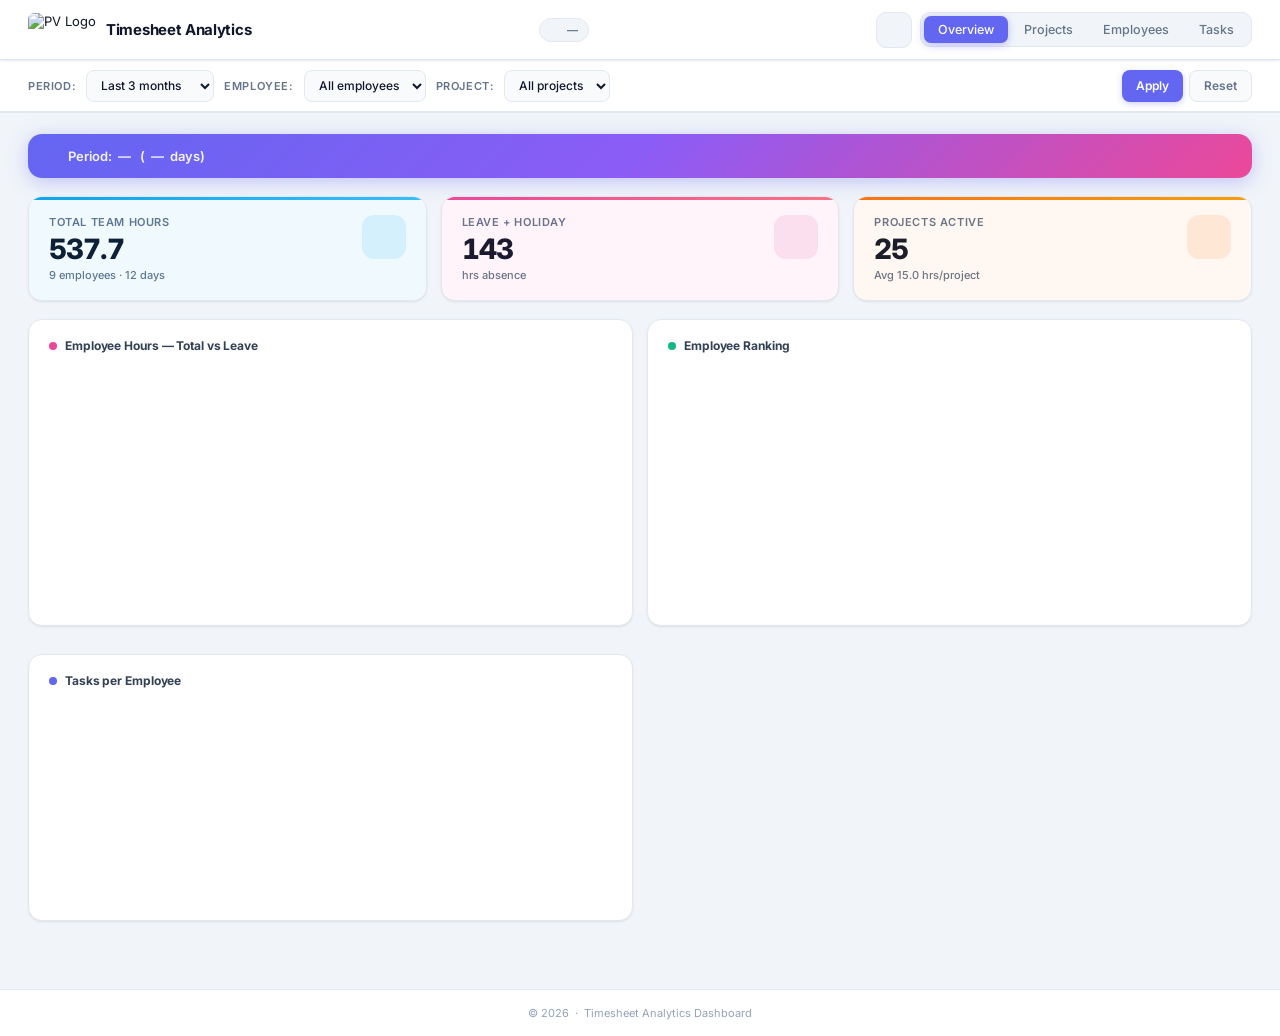
==== commit e629a54c: "fix overview Tab" ====
--- a/site/index.html
+++ b/site/index.html
@@ -1207,7 +1207,7 @@
       </div>
     </div>
 
-    <!-- Charts row 1 — Project Distribution + Employee Hours -->
+    <!-- Charts row 1 — Employee Hours + Employee Ranking -->
     <div class="g2">
       <!-- PROJECTS BY BILLABLE HRS CHART — hidden, uncomment to restore
       <div class="pn">
@@ -1215,10 +1215,12 @@
         <div class="cw"><canvas id="ov-pb"></canvas></div>
       </div>
       -->
+      <!-- PROJECT DISTRIBUTION DONUT — hidden, uncomment to restore
       <div class="pn">
         <div class="pt"><span class="ptd" style="background:var(--accent)"></span>Project Distribution</div>
         <div class="cw"><canvas id="ov-pd"></canvas></div>
       </div>
+      -->
       <div class="pn">
         <div class="pt"><span class="ptd" style="background:var(--accent-3)"></span>Employee Hours — Total vs Leave</div>
         <div class="cw"><canvas id="ov-eg"></canvas></div>
@@ -1229,9 +1231,13 @@
         <div class="cw"><canvas id="ov-bl"></canvas></div>
       </div>
       -->
+      <div class="pn">
+        <div class="pt"><span class="ptd" style="background:var(--emerald)"></span>Employee Ranking</div>
+        <div class="cw-sm"><canvas id="ov-er"></canvas></div>
+      </div>
     </div>
 
-    <!-- Charts row 2 — Employee Ranking + Tasks per Employee -->
+    <!-- Charts row 2 — Tasks per Employee (full width) -->
     <div class="g2">
       <!-- TEAM HOURS SPLIT CHART — hidden, uncomment to restore
       <div class="pn">
@@ -1239,10 +1245,6 @@
         <div class="cw-sm"><canvas id="ov-sd"></canvas></div>
       </div>
       -->
-      <div class="pn">
-        <div class="pt"><span class="ptd" style="background:var(--emerald)"></span>Employee Ranking</div>
-        <div class="cw-sm"><canvas id="ov-er"></canvas></div>
-      </div>
       <div class="pn">
         <div class="pt"><span class="ptd" style="background:var(--accent)"></span>Tasks per Employee</div>
         <div class="cw-sm"><canvas id="ov-te"></canvas></div>
@@ -2036,19 +2038,19 @@
       });
     } catch(e) {}
 
-    // Project distribution doughnut
-    try {
-      const topD = (projects||[]).slice(0,6);
-      drawChart('ov-pd', {
-        type: 'doughnut',
-        data: {
-          labels: topD.map(x=>x.name),
-          datasets: [{ data: topD.map(x=>Number(x.hrs||x.total||0)), backgroundColor: PALETTE.slice(0,topD.length),
-            borderWidth: 2, borderColor: isDark()?'#161d2e':'#fff' }]
-        },
-        options: { responsive:true, maintainAspectRatio:false, plugins: getPlugins('right'), cutout: '62%' }
-      });
-    } catch(e) {}
+    // Project distribution doughnut — hidden, uncomment to restore
+    // try {
+    //   const topD = (projects||[]).slice(0,6);
+    //   drawChart('ov-pd', {
+    //     type: 'doughnut',
+    //     data: {
+    //       labels: topD.map(x=>x.name),
+    //       datasets: [{ data: topD.map(x=>Number(x.hrs||x.total||0)), backgroundColor: PALETTE.slice(0,topD.length),
+    //         borderWidth: 2, borderColor: isDark()?'#161d2e':'#fff' }]
+    //     },
+    //     options: { responsive:true, maintainAspectRatio:false, plugins: getPlugins('right'), cutout: '62%' }
+    //   });
+    // } catch(e) {}
 
     // Employee hrs: total vs leave
     try {
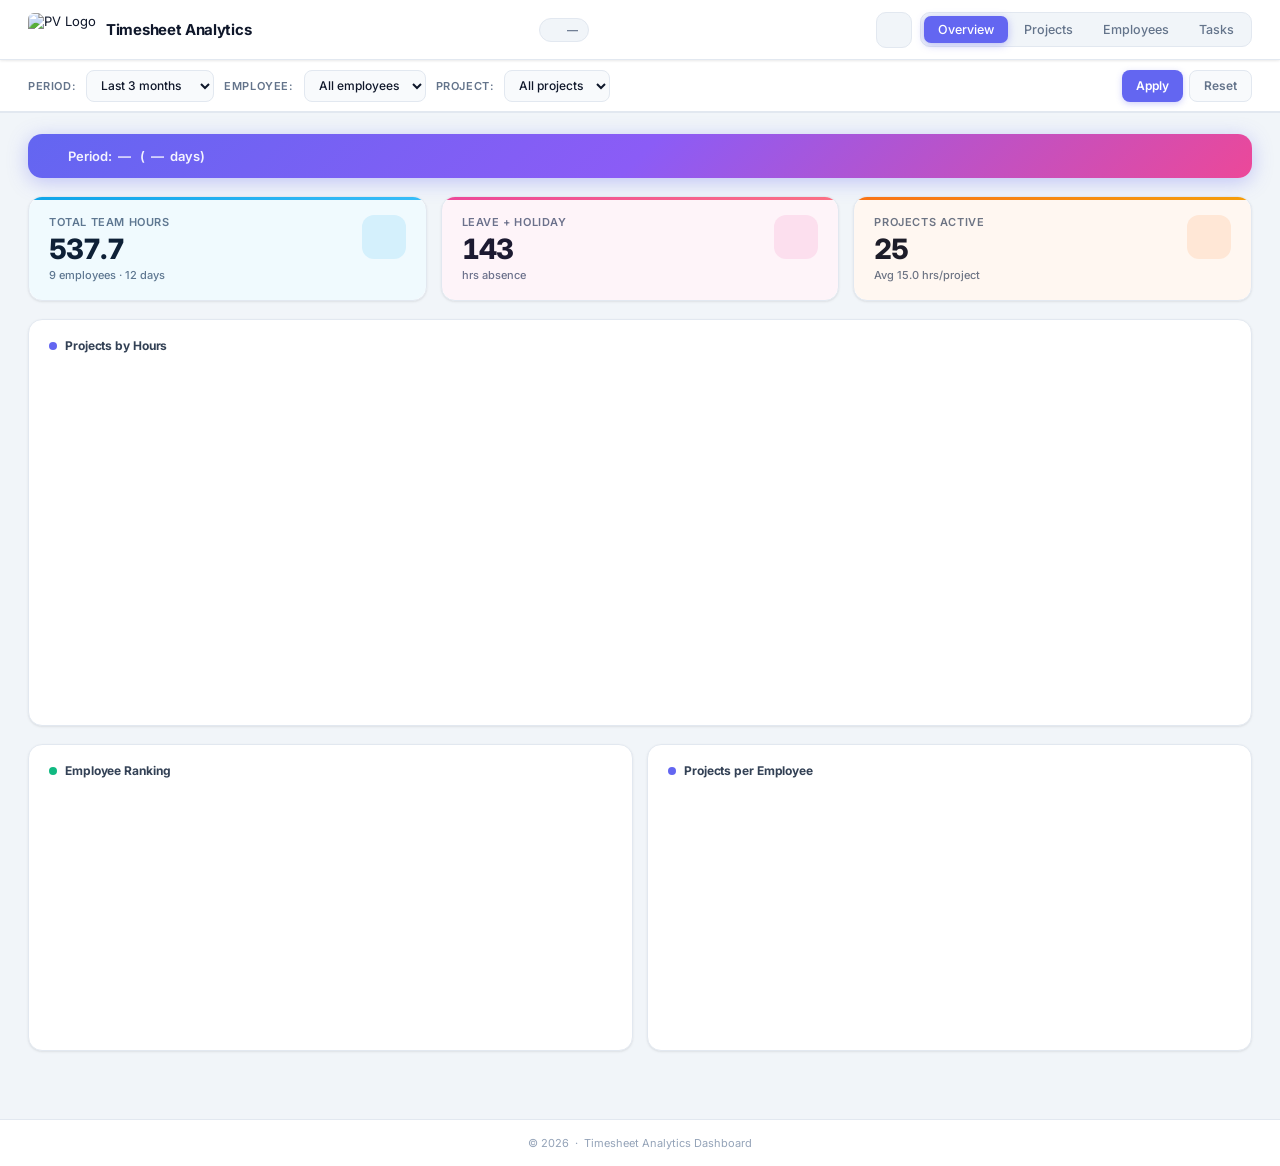
==== commit deb4131e: "fix new Charts" ====
--- a/site/index.html
+++ b/site/index.html
@@ -598,6 +598,7 @@
 ═══════════════════════════════════════════ */
 .cw    { height: 240px; position: relative; }
 .cw-sm { height: 200px; position: relative; }
+.cw-lg { height: 340px; position: relative; }
 
 /* ═══════════════════════════════════════════
    EXPANDABLE TABLE ROWS
@@ -1207,7 +1208,13 @@
       </div>
     </div>
 
-    <!-- Charts row 1 — Employee Hours + Employee Ranking -->
+    <!-- Charts row 1 — All Projects by Hours (full width) -->
+    <div class="pn" style="margin-bottom:18px;">
+      <div class="pt"><span class="ptd" style="background:var(--accent)"></span>Projects by Hours</div>
+      <div class="cw-lg"><canvas id="ov-ph"></canvas></div>
+    </div>
+
+    <!-- Charts row 2 — Employee Ranking + Tasks per Employee -->
     <div class="g2">
       <!-- PROJECTS BY BILLABLE HRS CHART — hidden, uncomment to restore
       <div class="pn">
@@ -1221,24 +1228,18 @@
         <div class="cw"><canvas id="ov-pd"></canvas></div>
       </div>
       -->
+      <!-- EMPLOYEE HOURS TOTAL VS LEAVE — hidden, uncomment to restore
       <div class="pn">
         <div class="pt"><span class="ptd" style="background:var(--accent-3)"></span>Employee Hours — Total vs Leave</div>
         <div class="cw"><canvas id="ov-eg"></canvas></div>
       </div>
+      -->
       <!-- INDIVIDUAL BILLABILITY CHART — hidden, uncomment to restore
       <div class="pn">
         <div class="pt"><span class="ptd" style="background:var(--orange)"></span>Individual Billability Rate</div>
         <div class="cw"><canvas id="ov-bl"></canvas></div>
       </div>
       -->
-      <div class="pn">
-        <div class="pt"><span class="ptd" style="background:var(--emerald)"></span>Employee Ranking</div>
-        <div class="cw-sm"><canvas id="ov-er"></canvas></div>
-      </div>
-    </div>
-
-    <!-- Charts row 2 — Tasks per Employee (full width) -->
-    <div class="g2">
       <!-- TEAM HOURS SPLIT CHART — hidden, uncomment to restore
       <div class="pn">
         <div class="pt"><span class="ptd" style="background:var(--amber)"></span>Team Hours Split</div>
@@ -1246,8 +1247,12 @@
       </div>
       -->
       <div class="pn">
-        <div class="pt"><span class="ptd" style="background:var(--accent)"></span>Tasks per Employee</div>
-        <div class="cw-sm"><canvas id="ov-te"></canvas></div>
+        <div class="pt"><span class="ptd" style="background:var(--emerald)"></span>Employee Ranking</div>
+        <div class="cw-sm"><canvas id="ov-er"></canvas></div>
+      </div>
+      <div class="pn">
+        <div class="pt"><span class="ptd" style="background:var(--accent)"></span>Projects per Employee</div>
+        <div class="cw"><canvas id="ov-te"></canvas></div>
       </div>
     </div>
 
@@ -2052,22 +2057,54 @@
     //   });
     // } catch(e) {}
 
-    // Employee hrs: total vs leave
+    // Top 10 projects by hours (horizontal bar, full width, leave excluded)
     try {
-      const em = employees||[];
-      drawChart('ov-eg', {
+      const leaveKw = (staffConfig.leave_tasks||[]).map(k=>k.toLowerCase());
+      const isLeaveProj = name => leaveKw.some(kw => name.toLowerCase().includes(kw));
+      const projMap = {};
+      (taskData||[]).forEach(t => {
+        const p = t.proj||'Unknown';
+        if (isLeaveProj(p)) return;
+        projMap[p] = (projMap[p]||0) + (Number(t.hrs)||0);
+      });
+      const top10 = Object.entries(projMap).sort((a,b)=>b[1]-a[1]).slice(0,10);
+      const d = chartDefaults();
+      drawChart('ov-ph', {
         type: 'bar',
         data: {
-          labels: em.map(e=>e.short||e.name),
-          datasets: [
-            { label: 'Total', data: em.map(e=>Number(e.total)||0), backgroundColor: '#6366f133', borderRadius: 4 },
-            { label: 'Leave', data: em.map(e=>Number(e.leave)||0), backgroundColor: '#ec4899cc', borderRadius: 4 },
-          ]
+          labels: top10.map(([n])=>n),
+          datasets: [{ label: 'Hours', data: top10.map(([,h])=>+h.toFixed(2)),
+            backgroundColor: top10.map((_,i)=>(PALETTE[i%PALETTE.length]||'#6366f1')+'cc'),
+            borderRadius: 4 }]
         },
-        options: { responsive:true, maintainAspectRatio:false, plugins: pTop,
-          scales: { ...getScales(true) } }
+        options: {
+          responsive: true,
+          maintainAspectRatio: false,
+          plugins: pTop,
+          scales: {
+            x: { ticks: { color: d.tickColor, font: { family:'Inter', size:11 }, maxRotation: 35 }, grid: { display: false } },
+            y: { beginAtZero: true, ticks: { color: d.tickColor, font: { family:'Inter', size:11 } }, grid: { color: d.gridColor } }
+          }
+        }
       });
     } catch(e) {}
+
+    // Employee hrs: total vs leave — hidden, uncomment to restore
+    // try {
+    //   const em = employees||[];
+    //   drawChart('ov-eg', {
+    //     type: 'bar',
+    //     data: {
+    //       labels: em.map(e=>e.short||e.name),
+    //       datasets: [
+    //         { label: 'Total', data: em.map(e=>Number(e.total)||0), backgroundColor: '#6366f133', borderRadius: 4 },
+    //         { label: 'Leave', data: em.map(e=>Number(e.leave)||0), backgroundColor: '#ec4899cc', borderRadius: 4 },
+    //       ]
+    //     },
+    //     options: { responsive:true, maintainAspectRatio:false, plugins: pTop,
+    //       scales: { ...getScales(true) } }
+    //   });
+    // } catch(e) {}
 
     // Individual billability
     try {
@@ -2120,17 +2157,57 @@
       });
     } catch(e) {}
 
-    // Tasks per employee
+    // Projects per employee — stacked bar
     try {
-      const topT = (employees||[]).slice(0,8);
+      const leaveKw = (staffConfig.leave_tasks||[]).map(k=>k.toLowerCase());
+      const isLeaveProj = name => leaveKw.some(kw => name.toLowerCase().includes(kw));
+
+      // Build emp → project → hours from taskData
+      const empProjHrs = {};
+      const projTotals = {};
+      (taskData||[]).forEach(t => {
+        const emp  = t.employee||'Unknown';
+        const proj = t.proj||'Unknown';
+        if (isLeaveProj(proj)) return;
+        if (!empProjHrs[emp]) empProjHrs[emp] = {};
+        empProjHrs[emp][proj] = (empProjHrs[emp][proj]||0) + (Number(t.hrs)||0);
+        projTotals[proj] = (projTotals[proj]||0) + (Number(t.hrs)||0);
+      });
+
+      // Employee order: same as employees array (sorted by total hrs)
+      const empList = (employees||[]).map(e=>e.name).filter(n=>empProjHrs[n]);
+      const empLabels = empList.map(n => { const e=(employees||[]).find(e=>e.name===n); return e?(e.short||n):n; });
+
+      // Top 8 projects by total hrs; rest → "Other"
+      const top8Projs = Object.entries(projTotals).sort((a,b)=>b[1]-a[1]).slice(0,8).map(([n])=>n);
+      const top8Set   = new Set(top8Projs);
+
+      const datasets = top8Projs.map((proj,i) => ({
+        label: proj,
+        data:  empList.map(emp => +(empProjHrs[emp]?.[proj]||0).toFixed(2)),
+        backgroundColor: (PALETTE[i%PALETTE.length]||'#6366f1')+'cc',
+        borderRadius: 2,
+        stack: 'p'
+      }));
+
+      const otherData = empList.map(emp =>
+        +Object.entries(empProjHrs[emp]||{}).filter(([p])=>!top8Set.has(p)).reduce((s,[,h])=>s+h,0).toFixed(2)
+      );
+      if (otherData.some(v=>v>0))
+        datasets.push({ label:'Other', data:otherData, backgroundColor:'#94a3b8cc', borderRadius:2, stack:'p' });
+
+      const d = chartDefaults();
       drawChart('ov-te', {
         type: 'bar',
-        data: {
-          labels: topT.map(e=>e.short||e.name),
-          datasets: [{ label: 'Tasks', data: topT.map(e=>Number(e.tasks)||0),
-            backgroundColor: '#8b5cf6cc', borderRadius: 5 }]
-        },
-        options: { responsive:true, maintainAspectRatio:false, plugins: pTop, scales: getScales() }
+        data: { labels: empLabels, datasets },
+        options: {
+          responsive: true, maintainAspectRatio: false,
+          plugins: getPlugins('right'),
+          scales: {
+            x: { stacked:true, ticks:{ color:d.tickColor, font:{family:'Inter',size:10} }, grid:{ display:false } },
+            y: { stacked:true, beginAtZero:true, ticks:{ color:d.tickColor, font:{family:'Inter',size:10} }, grid:{ color:d.gridColor } }
+          }
+        }
       });
     } catch(e) {}
   }
